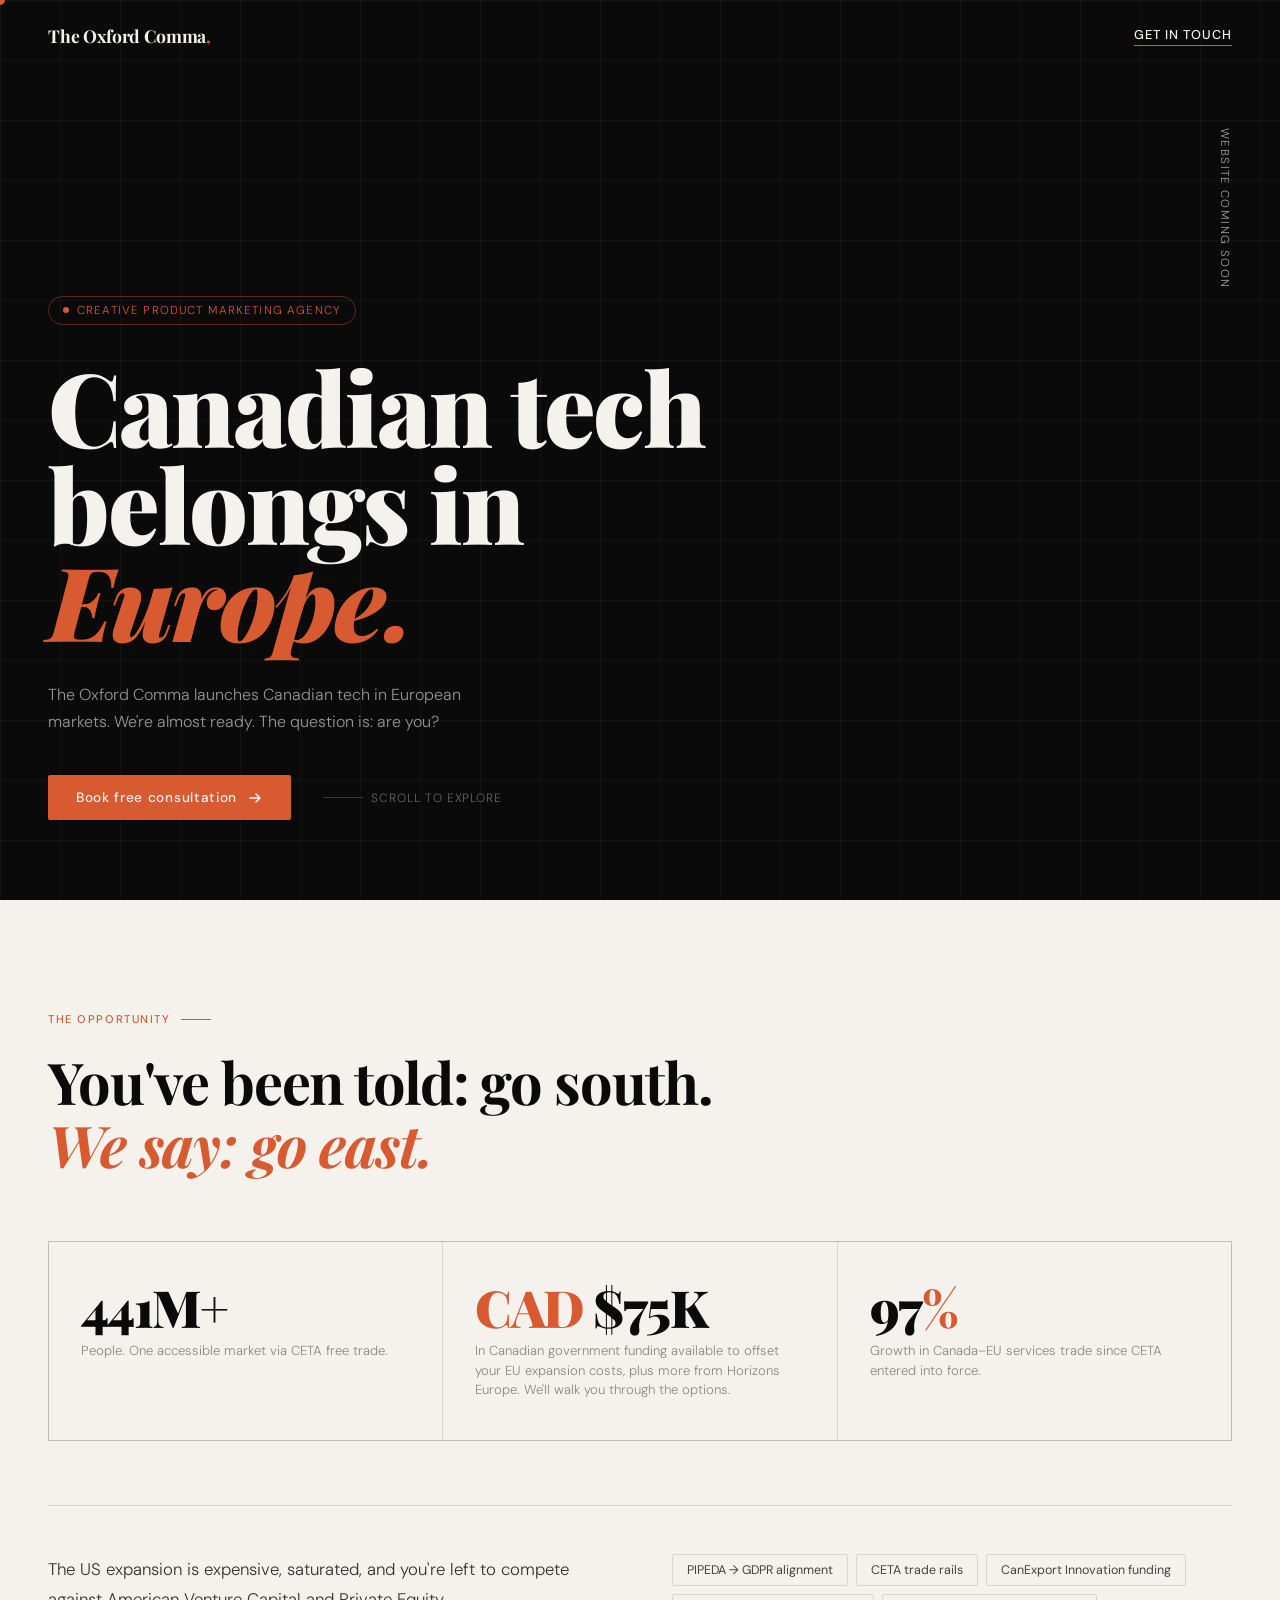
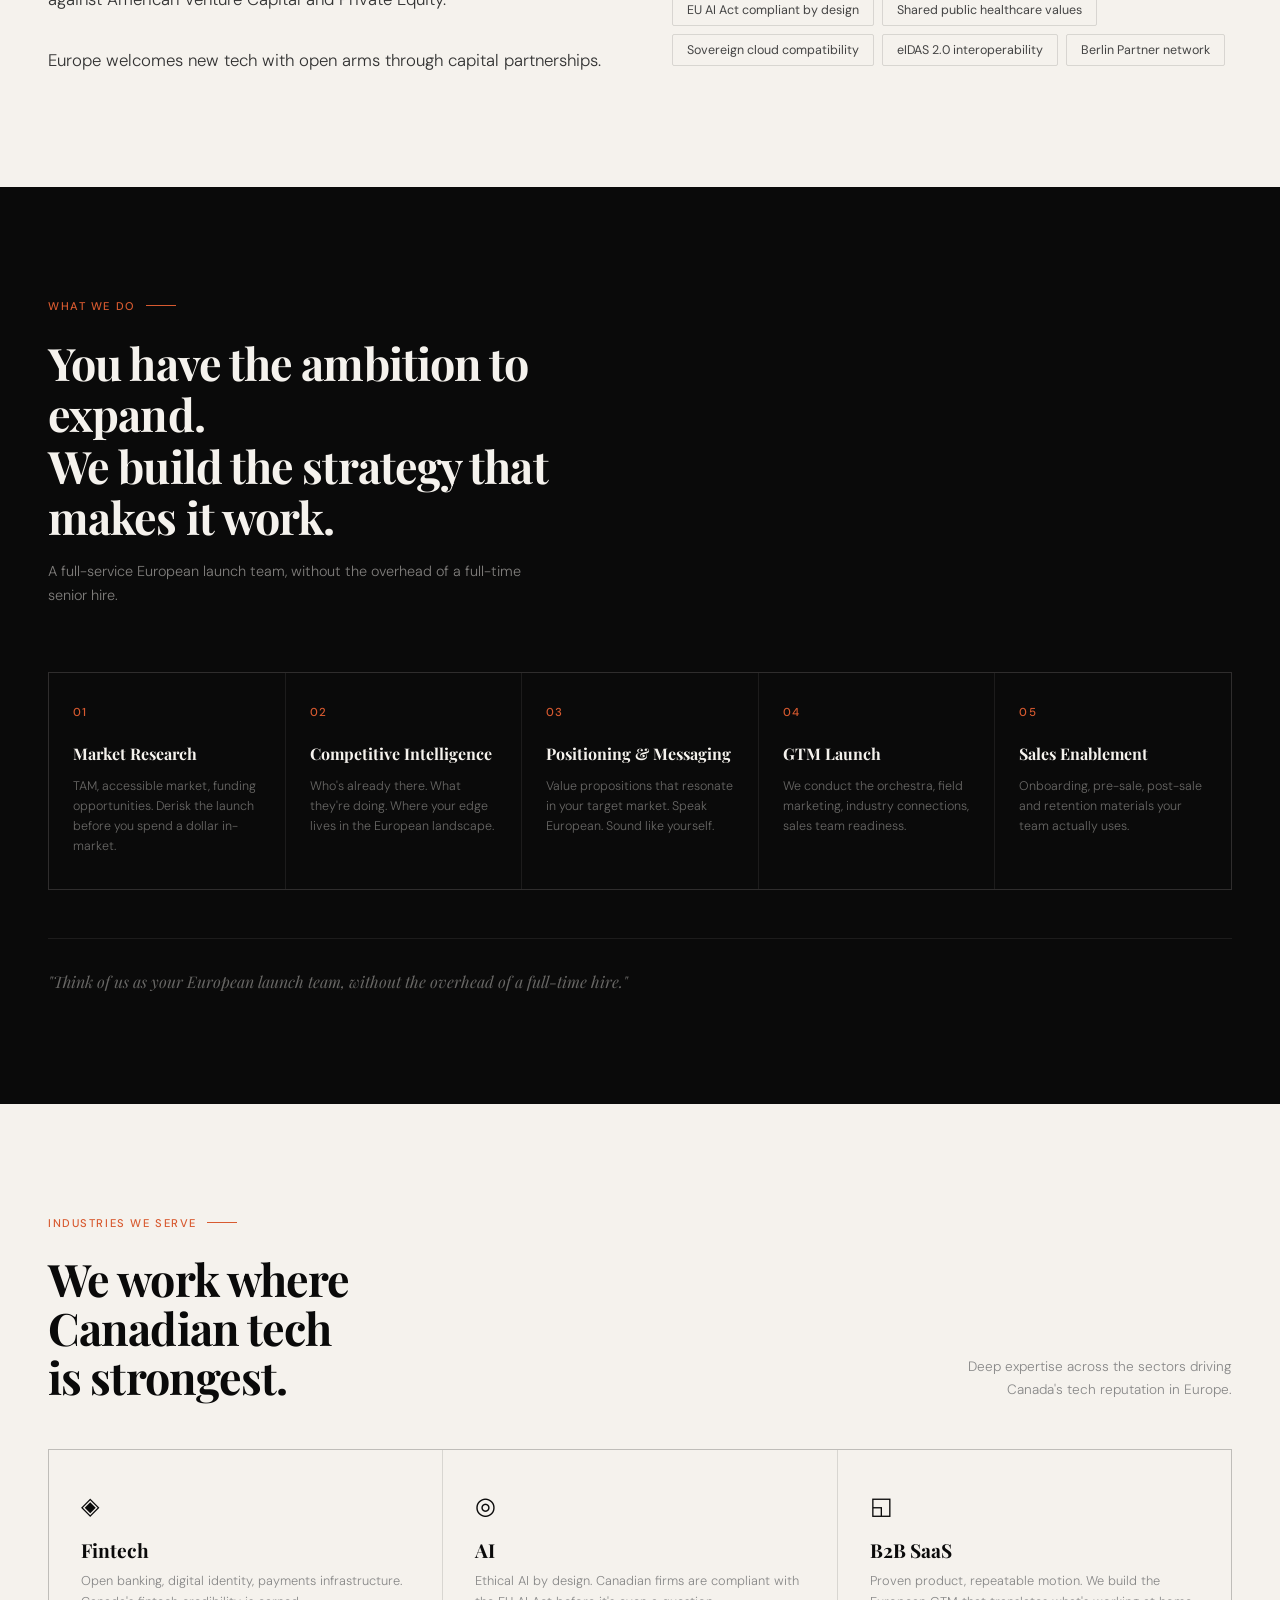
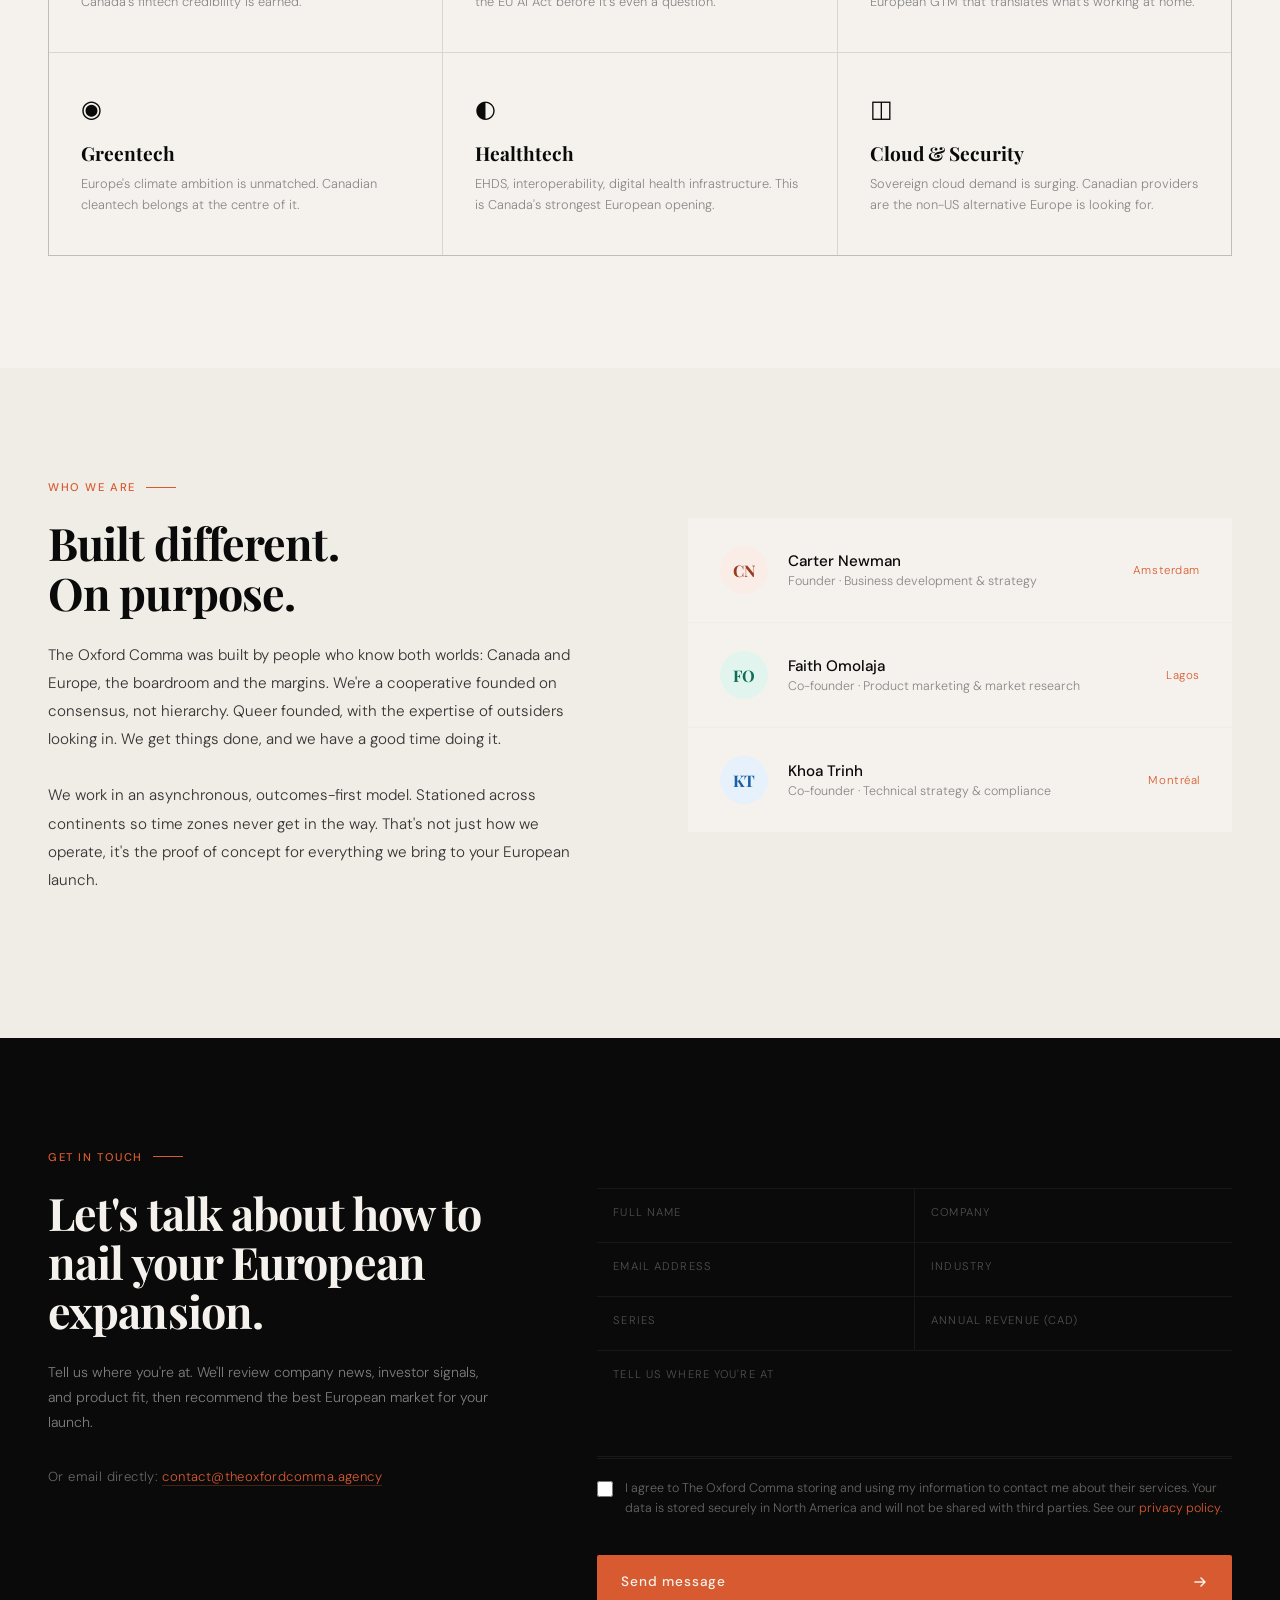
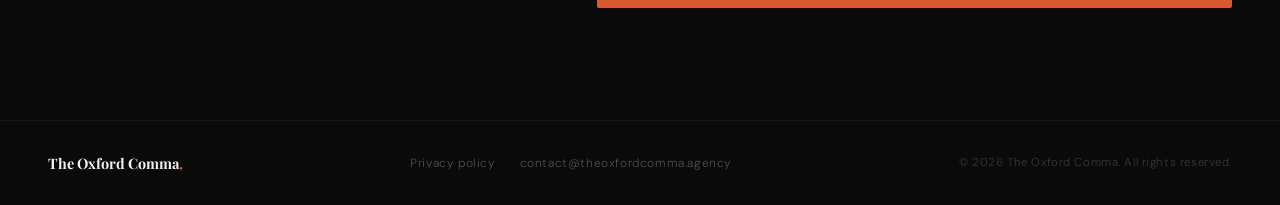
==== index.html @ 9fb48f61 "minor change" ====
<!DOCTYPE html>
<html lang="en">
<head>
<meta charset="UTF-8">
<meta name="viewport" content="width=device-width, initial-scale=1.0">
<title>The Oxford Comma - Creative Product Marketing Agency</title>
<meta name="description" content="The Oxford Comma launches Canadian tech in European markets via a network of in-market specialists.">
<link rel="preconnect" href="https://fonts.googleapis.com">
<link rel="preconnect" href="https://fonts.gstatic.com" crossorigin>
<link href="https://fonts.googleapis.com/css2?family=Playfair+Display:ital,wght@0,700;0,900;1,700&family=DM+Sans:wght@300;400;500&display=swap" rel="stylesheet">
<link rel="stylesheet" href="styles.css">
<script src="scripts/app.js" defer></script>
</head>
<body>

<div class="cursor" id="cursor"></div>

<!-- Nav -->
<nav id="navbar">
  <a href="#hero" class="nav-logo">The Oxford Comma<span>,</span></a>
  <a href="#contact" class="nav-cta">Get in touch</a>
</nav>

<!-- Hero -->
<section id="hero">
  <div class="hero-bg"></div>
  <div class="hero-grid"></div>
  <div class="hero-coming">Website coming soon</div>
  <div class="hero-copy">
    <div class="hero-pill">
      <span class="hero-pill-dot"></span>
      Creative product marketing agency
    </div>
    <h1 class="hero-headline">
      Canadian tech<br>belongs in <em>Europe.</em>
    </h1>
    <p class="hero-sub">
      The Oxford Comma launches Canadian tech in European markets. We're almost ready. The question is: are you?
    </p>
    <div class="hero-actions">
      <a href="#contact" class="btn-primary">
        Book free consultation
        <svg width="16" height="16" viewBox="0 0 16 16" fill="none"><path d="M3 8h10M9 4l4 4-4 4" stroke="currentColor" stroke-width="1.5" stroke-linecap="round" stroke-linejoin="round"/></svg>
      </a>
      <span class="hero-scroll">
        <span class="hero-scroll-line"></span>
        Scroll to explore
      </span>
    </div>
  </div>
</section>

<!-- Why -->
<section id="why">
  <div class="section-label reveal">The opportunity</div>
  <h2 class="why-headline reveal">You've been told: go south.<br><em>We say: go east.</em></h2>

  <div class="stats-row">
    <div class="stat-item reveal">
      <div class="stat-number" data-target="450" data-suffix="M+">0</div>
      <div class="stat-label">People. One accessible market via CETA free trade.</div>
    </div>
    <div class="stat-item reveal delay-d10">
      <div class="stat-number"><span>CAD</span> $75K</div>
      <div class="stat-label">In Canadian government funding available to offset your EU expansion costs, plus more from Horizons Europe. We'll walk you through the options. </div>
    </div>
    <div class="stat-item reveal delay-d20">
      <div class="stat-number">97<span>%</span></div>
      <div class="stat-label">Growth in Canada–EU services trade since CETA entered into force.</div>
    </div>
  </div>

  <div class="why-body">
    <p class="why-text reveal">
      The US expansion is expensive, saturated, and you're left to compete against American Venture Capital and Private Equity.       
      <br><br>
      Europe welcomes new tech with open arms through capital partnerships. 
    </p>
    <div class="why-tags reveal delay-d15">
      <span class="tag">PIPEDA → GDPR alignment</span>
      <span class="tag">CETA trade rails</span>
      <span class="tag">CanExport Innovation funding</span>
      <span class="tag">EU AI Act compliant by design</span>
      <span class="tag">Shared public healthcare values</span>
      <span class="tag">Sovereign cloud compatibility</span>
      <span class="tag">eIDAS 2.0 interoperability</span>
      <span class="tag">Berlin Partner network</span>
    </div>
  </div>
</section>

<!-- What we do -->
<section id="what">
  <div class="section-label reveal">What we do</div>
  <h2 class="what-headline reveal">You have the ambition to expand.<br>We build the strategy that makes it work.</h2>
  <p class="what-sub reveal">A full-service European launch team, without the overhead of a full-time senior hire.</p>

  <div class="steps">
    <div class="step reveal">
      <span class="step-num">01</span>
      <div class="step-title">Market Research</div>
      <div class="step-desc">TAM, accessible market, funding opportunities. Derisk the launch before you spend a dollar in-market.</div>
    </div>
    <div class="step reveal delay-d08">
      <span class="step-num">02</span>
      <div class="step-title">Competitive Intelligence</div>
      <div class="step-desc">Who's already there. What they're doing. Where your edge lives in the European landscape.</div>
    </div>
    <div class="step reveal delay-d16">
      <span class="step-num">03</span>
      <div class="step-title">Positioning & Messaging</div>
      <div class="step-desc">Value propositions that resonate in your target market. Speak European. Sound like yourself.</div>
    </div>
    <div class="step reveal delay-d24">
      <span class="step-num">04</span>
      <div class="step-title">GTM Launch</div>
      <div class="step-desc">We conduct the orchestra, field marketing, industry connections, sales team readiness.</div>
    </div>
    <div class="step reveal delay-d32">
      <span class="step-num">05</span>
      <div class="step-title">Sales Enablement</div>
      <div class="step-desc">Onboarding, pre-sale, post-sale and retention materials your team actually uses.</div>
    </div>
  </div>
  <p class="what-note reveal">"Think of us as your European launch team, without the overhead of a full-time hire."</p>
</section>

<!-- Industries -->
<section id="industries">
  <div class="section-label reveal">Industries we serve</div>
  <div class="industries-top">
    <h2 class="industries-headline reveal">We work where<br>Canadian tech<br>is strongest.</h2>
    <p class="industries-sub reveal">Deep expertise across the sectors driving Canada's tech reputation in Europe.</p>
  </div>
  <div class="industries-grid">
    <div class="industry-item reveal">
      <span class="industry-icon">◈</span>
      <div class="industry-name">Fintech</div>
      <div class="industry-desc">Open banking, digital identity, payments infrastructure. Canada's fintech credibility is earned.</div>
    </div>
    <div class="industry-item reveal delay-d07">
      <span class="industry-icon">◎</span>
      <div class="industry-name">AI</div>
      <div class="industry-desc">Ethical AI by design. Canadian firms are compliant with the EU AI Act before it's even a question.</div>
    </div>
    <div class="industry-item reveal delay-d14">
      <span class="industry-icon">◱</span>
      <div class="industry-name">B2B SaaS</div>
      <div class="industry-desc">Proven product, repeatable motion. We build the European GTM that translates what's working at home.</div>
    </div>
    <div class="industry-item reveal delay-d07">
      <span class="industry-icon">◉</span>
      <div class="industry-name">Greentech</div>
      <div class="industry-desc">Europe's climate ambition is unmatched. Canadian cleantech belongs at the centre of it.</div>
    </div>
    <div class="industry-item reveal delay-d14">
      <span class="industry-icon">◐</span>
      <div class="industry-name">Healthtech</div>
      <div class="industry-desc">EHDS, interoperability, digital health infrastructure. This is Canada's strongest European opening.</div>
    </div>
    <div class="industry-item reveal delay-d21">
      <span class="industry-icon">◫</span>
      <div class="industry-name">Cloud & Security</div>
      <div class="industry-desc">Sovereign cloud demand is surging. Canadian providers are the non-US alternative Europe is looking for.</div>
    </div>
  </div>
</section>

<!-- Who we are -->
<section id="who">
  <div class="section-label reveal">Who we are</div>
  <div class="who-layout">
    <div class="reveal-left">
      <h2 class="who-headline">Built different.<br>On purpose.</h2>
      <p class="who-text">
        The Oxford Comma was built by people who know both worlds: Canada and Europe, the boardroom and the margins. We're a cooperative founded on consensus, not hierarchy. Queer founded, with the expertise of outsiders looking in. We get things done, and we have a good time doing it.
        <br><br>
        We work in an asynchronous, outcomes-first model. Stationed across continents so time zones never get in the way. That's not just how we operate, it's the proof of concept for everything we bring to your European launch.
      </p>
      <!-- <div class="who-partner">
        <span>In partnership with</span>
        <span class="who-partner-badge">Berlin Partner</span>
      </div> -->
    </div>
    <div class="team-list reveal">
      <div class="team-item">
        <div class="team-avatar avatar-cn">CN</div>
        <div class="team-info">
          <div class="team-name">Carter Newman</div>
          <div class="team-role">Founder · Business development & strategy</div>
        </div>
        <div class="team-city">Amsterdam</div>
      </div>
      <div class="team-item">
        <div class="team-avatar avatar-fo">FO</div>
        <div class="team-info">
          <div class="team-name">Faith Omolaja</div>
          <div class="team-role">Co-founder · Product marketing & market research</div>
        </div>
        <div class="team-city">Lagos</div>
      </div>
      <div class="team-item">
        <div class="team-avatar avatar-kt">KT</div>
        <div class="team-info">
          <div class="team-name">Khoa Trinh</div>
          <div class="team-role">Co-founder · Technical strategy & compliance</div>
        </div>
        <div class="team-city">Montréal</div>
      </div>
    </div>
  </div>
</section>

<!-- Contact -->
<section id="contact">
  <div class="section-label reveal">Get in touch</div>
  <div class="contact-layout">
    <div class="reveal-left">
      <h2 class="contact-headline">Let's talk about how to nail your European expansion.</h2>
      <p class="contact-text">
        Tell us where you're at. We'll review company news, investor signals, and product fit, then recommend the best European market for your launch.
      </p>
      <p class="contact-email">
        Or email directly: <a href="mailto:contact@theoxfordcomma.agency">contact@theoxfordcomma.agency</a>
      </p>
    </div>
    <div class="reveal">
      <form class="form" id="contactForm" novalidate>

        <!-- Honeypot -->
        <div class="hp-field" aria-hidden="true">
          <input type="text" name="_honeypot" tabindex="-1" autocomplete="off">
        </div>

        <div class="form-separator"></div>
        <div class="form-row">
          <div class="form-field-wrap" id="wrap-name">
            <label for="f-name">Full name</label>
            <input type="text" id="f-name" name="name" autocomplete="name" required>
          </div>
          <div class="form-field-wrap" id="wrap-company">
            <label for="f-company">Company</label>
            <input type="text" id="f-company" name="company" autocomplete="organization" required>
          </div>
        </div>
        <div class="form-separator"></div>
        <div class="form-row">
          <div class="form-field-wrap" id="wrap-email">
            <label for="f-email">Email address</label>
            <input type="email" id="f-email" name="email" autocomplete="email" required>
          </div>
          <div class="form-field-wrap" id="wrap-industry">
            <label for="f-industry">Industry</label>
            <select id="f-industry" name="industry" required>
              <option value="" disabled selected></option>
              <option>Fintech</option>
              <option>AI</option>
              <option>B2B SaaS</option>
              <option>Greentech</option>
              <option>Healthtech</option>
              <option>Cloud &amp; Security</option>
              <option>Other</option>
            </select>
          </div>
        </div>
        <div class="form-separator"></div>
        <div class="form-row">
          <div class="form-field-wrap" id="wrap-series">
            <label for="f-series">Series</label>
            <select id="f-series" name="series" required>
              <option value="" disabled selected></option>
              <option>Series A</option>
              <option>Series B</option>
              <option>Series C</option>
              <option>Pre-seed / Seed</option>
              <option>Other</option>
            </select>
          </div>
          <div class="form-field-wrap" id="wrap-revenue">
            <label for="f-revenue">Annual revenue (CAD)</label>
            <select id="f-revenue" name="revenue" required>
              <option value="" disabled selected></option>
              <option>Under $1M</option>
              <option>$1M – $5M</option>
              <option>$5M – $20M</option>
              <option>$20M – $50M</option>
              <option>$50M+</option>
            </select>
          </div>
        </div>
        <div class="form-separator"></div>
        <div class="form-row single">
          <div class="form-field-wrap" id="wrap-message">
            <label for="f-message">Tell us where you're at</label>
            <textarea id="f-message" name="message"></textarea>
          </div>
        </div>
        <div class="form-separator"></div>

        <div class="form-consent">
          <input type="checkbox" id="f-consent" name="consent" required>
          <label for="f-consent">
            I agree to The Oxford Comma storing and using my information to contact me about their services. Your data is stored securely in North America and will not be shared with third parties. See our <a href="#" data-action="open-privacy">privacy policy</a>.
          </label>
        </div>

        <button type="submit" class="btn-submit" id="submitBtn">
          Send message
          <svg width="16" height="16" viewBox="0 0 16 16" fill="none"><path d="M3 8h10M9 4l4 4-4 4" stroke="currentColor" stroke-width="1.5" stroke-linecap="round" stroke-linejoin="round"/></svg>
        </button>
        <div class="form-status" id="formStatus"></div>
      </form>
    </div>
  </div>
</section>

<!-- Footer -->
<footer>
  <span class="footer-logo">The Oxford Comma<span>,</span></span>
  <div class="footer-links">
    <a href="#" class="footer-link" data-action="open-privacy">Privacy policy</a>
    <a href="mailto:contact@theoxfordcomma.agency" class="footer-link">contact@theoxfordcomma.agency</a>
  </div>
  <span class="footer-copy">© 2026 The Oxford Comma. All rights reserved.</span>
</footer>

<!-- Privacy modal -->
<div class="modal-overlay" id="privacyModal" onclick="closePrivacyOutside(event)">
  <div class="modal">
    <div class="modal-header">
      <h2 class="modal-title">Privacy policy</h2>
      <button class="modal-close" type="button" data-action="close-privacy" aria-label="Close">✕</button>
    </div>
    <h3>What we collect</h3>
    <p>When you submit our contact form, we collect your name, company name, email address, industry, funding series, revenue range, and any message you provide.</p>
    <h3>Why we collect it</h3>
    <p>Solely to evaluate fit and contact you about The Oxford Comma's services. We do not use your information for any other purpose.</p>
    <h3>Where it's stored</h3>
    <p>Form submissions are stored in a Google Workspace environment governed by a Google Data Processing Agreement. Data is stored in North America. Google Workspace complies with PIPEDA and applicable Canadian privacy legislation.</p>
    <h3>How long we keep it</h3>
    <p>We retain your information for up to 2 years. After that, it is deleted.</p>
    <h3>Your rights</h3>
    <p>You may request access to, correction of, or deletion of your data at any time by emailing <a href="mailto:contact@theoxfordcomma.agency">contact@theoxfordcomma.agency</a>. We will respond within 30 days.</p>
    <h3>Third parties</h3>
    <p>We do not sell, share, or transfer your personal information to any third parties.</p>
    <h3>Contact</h3>
    <p>Questions about this policy? Reach us at <a href="mailto:contact@theoxfordcomma.agency">contact@theoxfordcomma.agency</a>.</p>
  </div>
</div>

</body>
</html>
---- styles.css ----
:root {
  --black: #0a0a0a;
  --white: #f5f2ed;
  --accent: #D85A30;
  --accent-dark: #b84820;
  --gray: #888;
  --border: rgba(10,10,10,0.12);
  --serif: 'Playfair Display', Georgia, serif;
  --sans: 'DM Sans', sans-serif;
}

*, *::before, *::after {
  box-sizing: border-box;
  margin: 0;
  padding: 0;
}

html {
  scroll-behavior: smooth;
  font-size: 16px;
}

body {
  background: var(--white);
  color: var(--black);
  font-family: var(--sans);
  font-weight: 300;
  overflow-x: hidden;
  cursor: none;
}

.cursor {
  position: fixed;
  width: 10px;
  height: 10px;
  background: var(--accent);
  border-radius: 50%;
  pointer-events: none;
  z-index: 9999;
  transform: translate(-50%, -50%);
  transition: transform 0.1s ease, width 0.2s ease, height 0.2s ease;
}

.cursor.expanded {
  width: 40px;
  height: 40px;
  background: rgba(216,90,48,0.15);
  border: 1px solid var(--accent);
}

nav {
  position: fixed;
  top: 0;
  left: 0;
  right: 0;
  z-index: 100;
  display: flex;
  justify-content: space-between;
  align-items: center;
  padding: 1.5rem 3rem;
  transition: background 0.4s ease, padding 0.4s ease, backdrop-filter 0.4s ease;
}

nav.scrolled {
  background: rgba(245,242,237,0.92);
  backdrop-filter: blur(12px);
  padding: 1rem 3rem;
  border-bottom: 1px solid var(--border);
}

.nav-logo {
  font-family: var(--serif);
  font-size: 1.1rem;
  font-weight: 700;
  color: var(--white);
  text-decoration: none;
  letter-spacing: -0.01em;
  transition: color 0.4s ease;
}

nav.scrolled .nav-logo {
  color: var(--black);
}

.nav-logo span {
  color: var(--accent);
}

.nav-cta {
  font-size: 0.8rem;
  font-weight: 500;
  letter-spacing: 0.08em;
  text-transform: uppercase;
  color: var(--white);
  text-decoration: none;
  border-bottom: 1px solid var(--accent);
  padding-bottom: 2px;
  transition: color 0.4s ease;
}

nav.scrolled .nav-cta {
  color: var(--black);
}

.nav-cta:hover {
  color: var(--accent);
}

#hero {
  min-height: 100vh;
  display: flex;
  flex-direction: column;
  justify-content: flex-end;
  padding: 0 3rem 5rem;
  position: relative;
  overflow: hidden;
}

.hero-bg {
  position: absolute;
  inset: 0;
  background: var(--black);
}

.hero-grid {
  position: absolute;
  inset: 0;
  background-image:
    linear-gradient(rgba(245,242,237,0.04) 1px, transparent 1px),
    linear-gradient(90deg, rgba(245,242,237,0.04) 1px, transparent 1px);
  background-size: 60px 60px;
}

.hero-copy {
  position: relative;
  z-index: 1;
}

.hero-pill {
  display: inline-flex;
  align-items: center;
  gap: 8px;
  border: 1px solid rgba(216,90,48,0.4);
  border-radius: 100px;
  padding: 6px 14px;
  font-size: 0.72rem;
  letter-spacing: 0.1em;
  text-transform: uppercase;
  color: var(--accent);
  margin-bottom: 2rem;
  width: fit-content;
}

.hero-pill-dot {
  width: 6px;
  height: 6px;
  border-radius: 50%;
  background: var(--accent);
  animation: pulse 2s ease infinite;
}

@keyframes pulse {
  0%, 100% {
    opacity: 1;
    transform: scale(1);
  }
  50% {
    opacity: 0.5;
    transform: scale(0.7);
  }
}

.hero-headline {
  font-family: var(--serif);
  font-size: clamp(3rem, 8vw, 7rem);
  font-weight: 900;
  line-height: 0.95;
  color: var(--white);
  letter-spacing: -0.02em;
  max-width: 800px;
}

.hero-headline em {
  font-style: italic;
  color: var(--accent);
}

.hero-sub {
  margin-top: 2rem;
  font-size: 1rem;
  font-weight: 300;
  color: rgba(245,242,237,0.6);
  max-width: 440px;
  line-height: 1.7;
}

.hero-actions {
  margin-top: 2.5rem;
  display: flex;
  align-items: center;
  gap: 2rem;
}

.btn-primary {
  display: inline-flex;
  align-items: center;
  gap: 10px;
  background: var(--accent);
  color: var(--white);
  text-decoration: none;
  font-size: 0.85rem;
  font-weight: 500;
  letter-spacing: 0.05em;
  padding: 14px 28px;
  border-radius: 2px;
  transition: background 0.2s, transform 0.2s;
}

.btn-primary:hover {
  background: var(--accent-dark);
  transform: translateY(-1px);
}

.btn-primary svg {
  transition: transform 0.2s;
}

.btn-primary:hover svg {
  transform: translateX(4px);
}

.hero-scroll {
  font-size: 0.75rem;
  color: rgba(245,242,237,0.4);
  letter-spacing: 0.08em;
  text-transform: uppercase;
  display: flex;
  align-items: center;
  gap: 8px;
}

.hero-scroll-line {
  width: 40px;
  height: 1px;
  background: rgba(245,242,237,0.2);
}

.hero-coming {
  position: absolute;
  top: 8rem;
  right: 3rem;
  font-size: 0.72rem;
  letter-spacing: 0.12em;
  text-transform: uppercase;
  color: rgba(245,242,237,0.65);
  writing-mode: vertical-rl;
  text-orientation: mixed;
}

.reveal,
.reveal-left {
  opacity: 0;
  transform: translateY(32px);
  transition: opacity 0.7s ease, transform 0.7s ease;
}

.reveal-left {
  transform: translateX(-32px);
}

.reveal.visible,
.reveal-left.visible {
  opacity: 1;
  transform: translate(0, 0);
}

.delay-d07 { transition-delay: 0.07s; }
.delay-d08 { transition-delay: 0.08s; }
.delay-d10 { transition-delay: 0.1s; }
.delay-d14 { transition-delay: 0.14s; }
.delay-d15 { transition-delay: 0.15s; }
.delay-d16 { transition-delay: 0.16s; }
.delay-d20 { transition-delay: 0.2s; }
.delay-d21 { transition-delay: 0.21s; }
.delay-d24 { transition-delay: 0.24s; }
.delay-d32 { transition-delay: 0.32s; }

section {
  padding: 7rem 3rem;
}

.section-label {
  font-size: 0.7rem;
  font-weight: 500;
  letter-spacing: 0.14em;
  text-transform: uppercase;
  color: var(--accent);
  margin-bottom: 1.5rem;
  display: flex;
  align-items: center;
  gap: 10px;
}

.section-label::after {
  content: '';
  display: inline-block;
  width: 30px;
  height: 1px;
  background: var(--accent);
}

#why {
  background: var(--white);
}

.why-headline {
  font-family: var(--serif);
  font-size: clamp(2rem, 4.5vw, 3.8rem);
  font-weight: 700;
  line-height: 1.1;
  letter-spacing: -0.02em;
  max-width: 800px;
  margin-bottom: 4rem;
}

.why-headline em {
  font-style: italic;
  color: var(--accent);
}

.stats-row {
  display: grid;
  grid-template-columns: repeat(3, 1fr);
  gap: 1px;
  background: var(--border);
  border: 1px solid var(--border);
  margin-bottom: 4rem;
}

.stat-item {
  background: var(--white);
  padding: 2.5rem 2rem;
}

.stat-number {
  font-family: var(--serif);
  font-size: clamp(2.2rem, 4vw, 3.5rem);
  font-weight: 900;
  color: var(--black);
  line-height: 1;
  letter-spacing: -0.03em;
}

.stat-number span {
  color: var(--accent);
}

.stat-label {
  font-size: 0.82rem;
  color: var(--gray);
  margin-top: 0.5rem;
  line-height: 1.5;
}

.why-body {
  display: grid;
  grid-template-columns: 1fr 1fr;
  gap: 4rem;
  align-items: start;
  border-top: 1px solid var(--border);
  padding-top: 3rem;
}

.why-text {
  font-size: 1.05rem;
  line-height: 1.8;
  color: #333;
  font-weight: 300;
}

.why-tags {
  display: flex;
  flex-wrap: wrap;
  gap: 8px;
}

.tag {
  font-size: 0.78rem;
  font-weight: 400;
  padding: 7px 14px;
  border: 1px solid var(--border);
  border-radius: 2px;
  color: #444;
  transition: border-color 0.2s, color 0.2s;
}

.tag:hover {
  border-color: var(--accent);
  color: var(--accent);
}

#what {
  background: var(--black);
  color: var(--white);
}

#what .section-label {
  color: var(--accent);
}

#what .section-label::after {
  background: var(--accent);
}

.what-headline {
  font-family: var(--serif);
  font-size: clamp(1.8rem, 3.5vw, 3rem);
  font-weight: 700;
  line-height: 1.15;
  max-width: 600px;
  margin-bottom: 1rem;
  letter-spacing: -0.02em;
}

.what-sub {
  font-size: 0.9rem;
  color: rgba(245,242,237,0.5);
  max-width: 480px;
  margin-bottom: 4rem;
  line-height: 1.7;
}

.steps {
  display: grid;
  grid-template-columns: repeat(5, 1fr);
  gap: 1px;
  background: rgba(245,242,237,0.08);
  border: 1px solid rgba(245,242,237,0.08);
}

.step {
  background: var(--black);
  padding: 2rem 1.5rem;
  transition: background 0.3s;
  cursor: default;
}

.step:hover {
  background: #141414;
}

.step-num {
  font-size: 0.72rem;
  font-weight: 500;
  letter-spacing: 0.1em;
  color: var(--accent);
  margin-bottom: 1.5rem;
  display: block;
}

.step-title {
  font-family: var(--serif);
  font-size: 1rem;
  font-weight: 700;
  color: var(--white);
  line-height: 1.3;
  margin-bottom: 0.75rem;
}

.step-desc {
  font-size: 0.78rem;
  color: rgba(245,242,237,0.4);
  line-height: 1.6;
}

.what-note {
  margin-top: 3rem;
  padding-top: 2rem;
  border-top: 1px solid rgba(245,242,237,0.08);
  font-size: 1rem;
  color: rgba(245,242,237,0.4);
  font-style: italic;
  font-family: var(--serif);
}

#industries {
  background: var(--white);
}

.industries-top {
  display: flex;
  justify-content: space-between;
  align-items: flex-end;
  margin-bottom: 3rem;
  gap: 2rem;
}

.industries-headline {
  font-family: var(--serif);
  font-size: clamp(1.8rem, 3.5vw, 3rem);
  font-weight: 700;
  letter-spacing: -0.02em;
  line-height: 1.1;
}

.industries-sub {
  font-size: 0.85rem;
  color: var(--gray);
  max-width: 280px;
  line-height: 1.7;
  text-align: right;
}

.industries-grid {
  display: grid;
  grid-template-columns: repeat(3, 1fr);
  gap: 1px;
  background: var(--border);
  border: 1px solid var(--border);
}

.industry-item {
  background: var(--white);
  padding: 2.5rem 2rem;
  transition: background 0.25s;
  position: relative;
  overflow: hidden;
}

.industry-item::after {
  content: '';
  position: absolute;
  bottom: 0;
  left: 0;
  width: 0;
  height: 2px;
  background: var(--accent);
  transition: width 0.35s ease;
}

.industry-item:hover {
  background: #faf8f4;
}

.industry-item:hover::after {
  width: 100%;
}

.industry-icon {
  font-size: 1.5rem;
  margin-bottom: 1rem;
  display: block;
}

.industry-name {
  font-family: var(--serif);
  font-size: 1.2rem;
  font-weight: 700;
  margin-bottom: 0.5rem;
}

.industry-desc {
  font-size: 0.8rem;
  color: var(--gray);
  line-height: 1.6;
}

#who {
  background: #f0ede6;
}

.who-layout {
  display: grid;
  grid-template-columns: 1fr 1fr;
  gap: 6rem;
  align-items: start;
}

.who-headline {
  font-family: var(--serif);
  font-size: clamp(2rem, 3.5vw, 3rem);
  font-weight: 700;
  letter-spacing: -0.02em;
  line-height: 1.1;
  margin-bottom: 1.5rem;
}

.who-text {
  font-size: 0.95rem;
  line-height: 1.85;
  color: #333;
  font-weight: 300;
  margin-bottom: 2rem;
}

.who-partner {
  display: flex;
  align-items: center;
  gap: 12px;
  font-size: 0.78rem;
  color: var(--gray);
  letter-spacing: 0.05em;
}

.who-partner-badge {
  display: inline-block;
  font-size: 0.75rem;
  font-weight: 500;
  padding: 6px 14px;
  border: 1px solid var(--border);
  background: var(--white);
  border-radius: 2px;
  color: var(--black);
}

.team-list {
  display: flex;
  flex-direction: column;
  gap: 1px;
}

.team-item {
  background: var(--white);
  padding: 1.75rem 2rem;
  display: flex;
  align-items: center;
  gap: 1.25rem;
  transition: transform 0.2s;
}

.team-item:hover {
  transform: translateX(4px);
}

.team-avatar {
  width: 48px;
  height: 48px;
  border-radius: 50%;
  display: flex;
  align-items: center;
  justify-content: center;
  font-family: var(--serif);
  font-size: 1rem;
  font-weight: 700;
  flex-shrink: 0;
}

.avatar-cn {
  background: #FAECE7;
  color: #993C1D;
}

.avatar-fo {
  background: #E1F5EE;
  color: #0F6E56;
}

.avatar-kt {
  background: #E6F1FB;
  color: #185FA5;
}

.team-info {
  flex: 1;
}

.team-name {
  font-weight: 500;
  font-size: 0.95rem;
  margin-bottom: 2px;
}

.team-role {
  font-size: 0.78rem;
  color: var(--gray);
}

.team-city {
  font-size: 0.72rem;
  color: var(--accent);
  letter-spacing: 0.05em;
}

#contact {
  background: var(--black);
  color: var(--white);
}

#contact .section-label {
  color: var(--accent);
}

#contact .section-label::after {
  background: var(--accent);
}

.contact-layout {
  display: grid;
  grid-template-columns: 1fr 1.4fr;
  gap: 6rem;
  align-items: start;
}

.contact-headline {
  font-family: var(--serif);
  font-size: clamp(2rem, 3.5vw, 3rem);
  font-weight: 700;
  line-height: 1.1;
  letter-spacing: -0.02em;
  margin-bottom: 1.5rem;
}

.contact-text {
  font-size: 0.88rem;
  color: rgba(245,242,237,0.5);
  line-height: 1.8;
  margin-bottom: 2rem;
}

.contact-email {
  font-size: 0.82rem;
  color: rgba(245,242,237,0.4);
  letter-spacing: 0.03em;
}

.contact-email a {
  color: var(--accent);
  text-decoration: none;
  border-bottom: 1px solid rgba(216,90,48,0.3);
  transition: border-color 0.2s;
}

.contact-email a:hover {
  border-color: var(--accent);
}

.form {
  display: flex;
  flex-direction: column;
  gap: 0;
}

.form-row {
  display: grid;
  grid-template-columns: 1fr 1fr;
  gap: 1px;
  background: rgba(245,242,237,0.06);
}

.form-row.single {
  grid-template-columns: 1fr;
}

.form-field-wrap {
  background: var(--black);
  position: relative;
}

.form-field-wrap label {
  position: absolute;
  top: 1rem;
  left: 1rem;
  font-size: 0.7rem;
  letter-spacing: 0.1em;
  text-transform: uppercase;
  color: rgba(245,242,237,0.3);
  pointer-events: none;
  transition: all 0.2s ease;
}

.form-field-wrap.focused label,
.form-field-wrap.filled label {
  top: 0.5rem;
  font-size: 0.6rem;
  color: var(--accent);
}

.form-field-wrap input,
.form-field-wrap select,
.form-field-wrap textarea {
  width: 100%;
  background: transparent;
  border: none;
  outline: none;
  color: var(--white);
  font-family: var(--sans);
  font-size: 0.88rem;
  font-weight: 300;
  padding: 1.6rem 1rem 0.6rem;
  appearance: none;
  -webkit-appearance: none;
}

.form-field-wrap select option {
  background: #111;
  color: var(--white);
}

.form-field-wrap textarea {
  resize: none;
  height: 100px;
}

.form-field-wrap::after {
  content: '';
  position: absolute;
  bottom: 0;
  left: 0;
  width: 0;
  height: 1px;
  background: var(--accent);
  transition: width 0.3s ease;
}

.form-field-wrap.focused::after {
  width: 100%;
}

.form-separator {
  height: 1px;
  background: rgba(245,242,237,0.06);
  margin: 0;
}

.form-consent {
  display: flex;
  align-items: flex-start;
  gap: 12px;
  padding: 1.25rem 0;
  font-size: 0.78rem;
  color: rgba(245,242,237,0.4);
  line-height: 1.6;
  border-top: 1px solid rgba(245,242,237,0.06);
  margin-top: 1px;
}

.form-consent input[type="checkbox"] {
  width: 16px;
  height: 16px;
  margin-top: 2px;
  accent-color: var(--accent);
  flex-shrink: 0;
  cursor: pointer;
}

.form-consent a {
  color: var(--accent);
  text-decoration: none;
}

.form-consent a:hover {
  text-decoration: underline;
}

.btn-submit {
  display: flex;
  align-items: center;
  justify-content: space-between;
  width: 100%;
  background: var(--accent);
  color: var(--white);
  border: none;
  font-family: var(--sans);
  font-size: 0.85rem;
  font-weight: 500;
  letter-spacing: 0.06em;
  padding: 1.1rem 1.5rem;
  cursor: pointer;
  border-radius: 2px;
  margin-top: 1rem;
  transition: background 0.2s, transform 0.2s;
}

.btn-submit:hover {
  background: var(--accent-dark);
  transform: translateY(-1px);
}

.btn-submit:disabled {
  opacity: 0.5;
  cursor: not-allowed;
  transform: none;
}

.btn-submit svg {
  transition: transform 0.2s;
}

.btn-submit:hover svg {
  transform: translateX(4px);
}

.form-status {
  font-size: 0.82rem;
  margin-top: 0.75rem;
  min-height: 1.2rem;
  display: none;
}

.form-status.success {
  color: #4caf8a;
  display: block;
}

.form-status.error {
  color: #e26060;
  display: block;
}

footer {
  background: var(--black);
  border-top: 1px solid rgba(245,242,237,0.06);
  padding: 2rem 3rem;
  display: flex;
  justify-content: space-between;
  align-items: center;
  gap: 1rem;
  flex-wrap: wrap;
}

.footer-logo {
  font-family: var(--serif);
  font-size: 0.9rem;
  font-weight: 700;
  color: var(--white);
}

.footer-logo span {
  color: var(--accent);
}

.footer-links {
  display: flex;
  gap: 1.5rem;
  align-items: center;
}

.footer-link {
  font-size: 0.75rem;
  color: rgba(245,242,237,0.3);
  text-decoration: none;
  letter-spacing: 0.05em;
  transition: color 0.2s;
  cursor: pointer;
}

.footer-link:hover {
  color: rgba(245,242,237,0.7);
}

.footer-copy {
  font-size: 0.72rem;
  color: rgba(245,242,237,0.2);
  letter-spacing: 0.05em;
}

.modal-overlay {
  display: none;
  position: fixed;
  inset: 0;
  background: rgba(10,10,10,0.85);
  z-index: 1000;
  align-items: flex-end;
  justify-content: center;
}

.modal-overlay.open {
  display: flex;
}

.modal {
  background: #111;
  border: 1px solid rgba(245,242,237,0.1);
  border-radius: 4px 4px 0 0;
  width: 100%;
  max-width: 680px;
  max-height: 70vh;
  overflow-y: auto;
  padding: 2.5rem 3rem;
  transform: translateY(100%);
  transition: transform 0.4s cubic-bezier(0.32,0.72,0,1);
}

.modal-overlay.open .modal {
  transform: translateY(0);
}

.modal-header {
  display: flex;
  justify-content: space-between;
  align-items: flex-start;
  margin-bottom: 2rem;
}

.modal-title {
  font-family: var(--serif);
  font-size: 1.4rem;
  font-weight: 700;
  color: var(--white);
}

.modal-close {
  background: none;
  border: none;
  color: rgba(245,242,237,0.4);
  font-size: 1.2rem;
  cursor: pointer;
  padding: 4px;
  line-height: 1;
  transition: color 0.2s;
}

.modal-close:hover {
  color: var(--white);
}

.modal h3 {
  font-size: 0.72rem;
  font-weight: 500;
  letter-spacing: 0.1em;
  text-transform: uppercase;
  color: var(--accent);
  margin: 1.5rem 0 0.5rem;
}

.modal p {
  font-size: 0.85rem;
  color: rgba(245,242,237,0.5);
  line-height: 1.8;
  font-weight: 300;
}

.modal a {
  color: var(--accent);
}

.hp-field {
  display: none !important;
  visibility: hidden;
}

@media (pointer: coarse) {
  body {
    cursor: auto;
  }
  .cursor {
    display: none;
  }
}

@media (max-width: 900px) {
  nav {
    padding: 1.25rem 1.5rem;
  }

  nav.scrolled {
    padding: 0.9rem 1.5rem;
  }

  section {
    padding: 5rem 1.5rem;
  }

  #hero {
    padding: 0 1.5rem 4rem;
  }

  .hero-coming {
    display: none;
  }

  .stats-row,
  .steps,
  .industries-grid {
    grid-template-columns: 1fr 1fr;
  }

  .why-body,
  .who-layout,
  .contact-layout {
    grid-template-columns: 1fr;
    gap: 3rem;
  }

  .industries-top {
    flex-direction: column;
    align-items: flex-start;
  }

  .industries-sub {
    text-align: left;
  }

  .form-row {
    grid-template-columns: 1fr;
  }

  footer {
    flex-direction: column;
    align-items: flex-start;
    gap: 1rem;
  }

  .modal {
    padding: 2rem 1.5rem;
  }
}

@media (max-width: 560px) {
  .stats-row,
  .steps,
  .industries-grid {
    grid-template-columns: 1fr;
  }

  .hero-headline {
    font-size: 2.8rem;
  }

  .hero-actions {
    flex-direction: column;
    align-items: flex-start;
    gap: 1.25rem;
  }
}
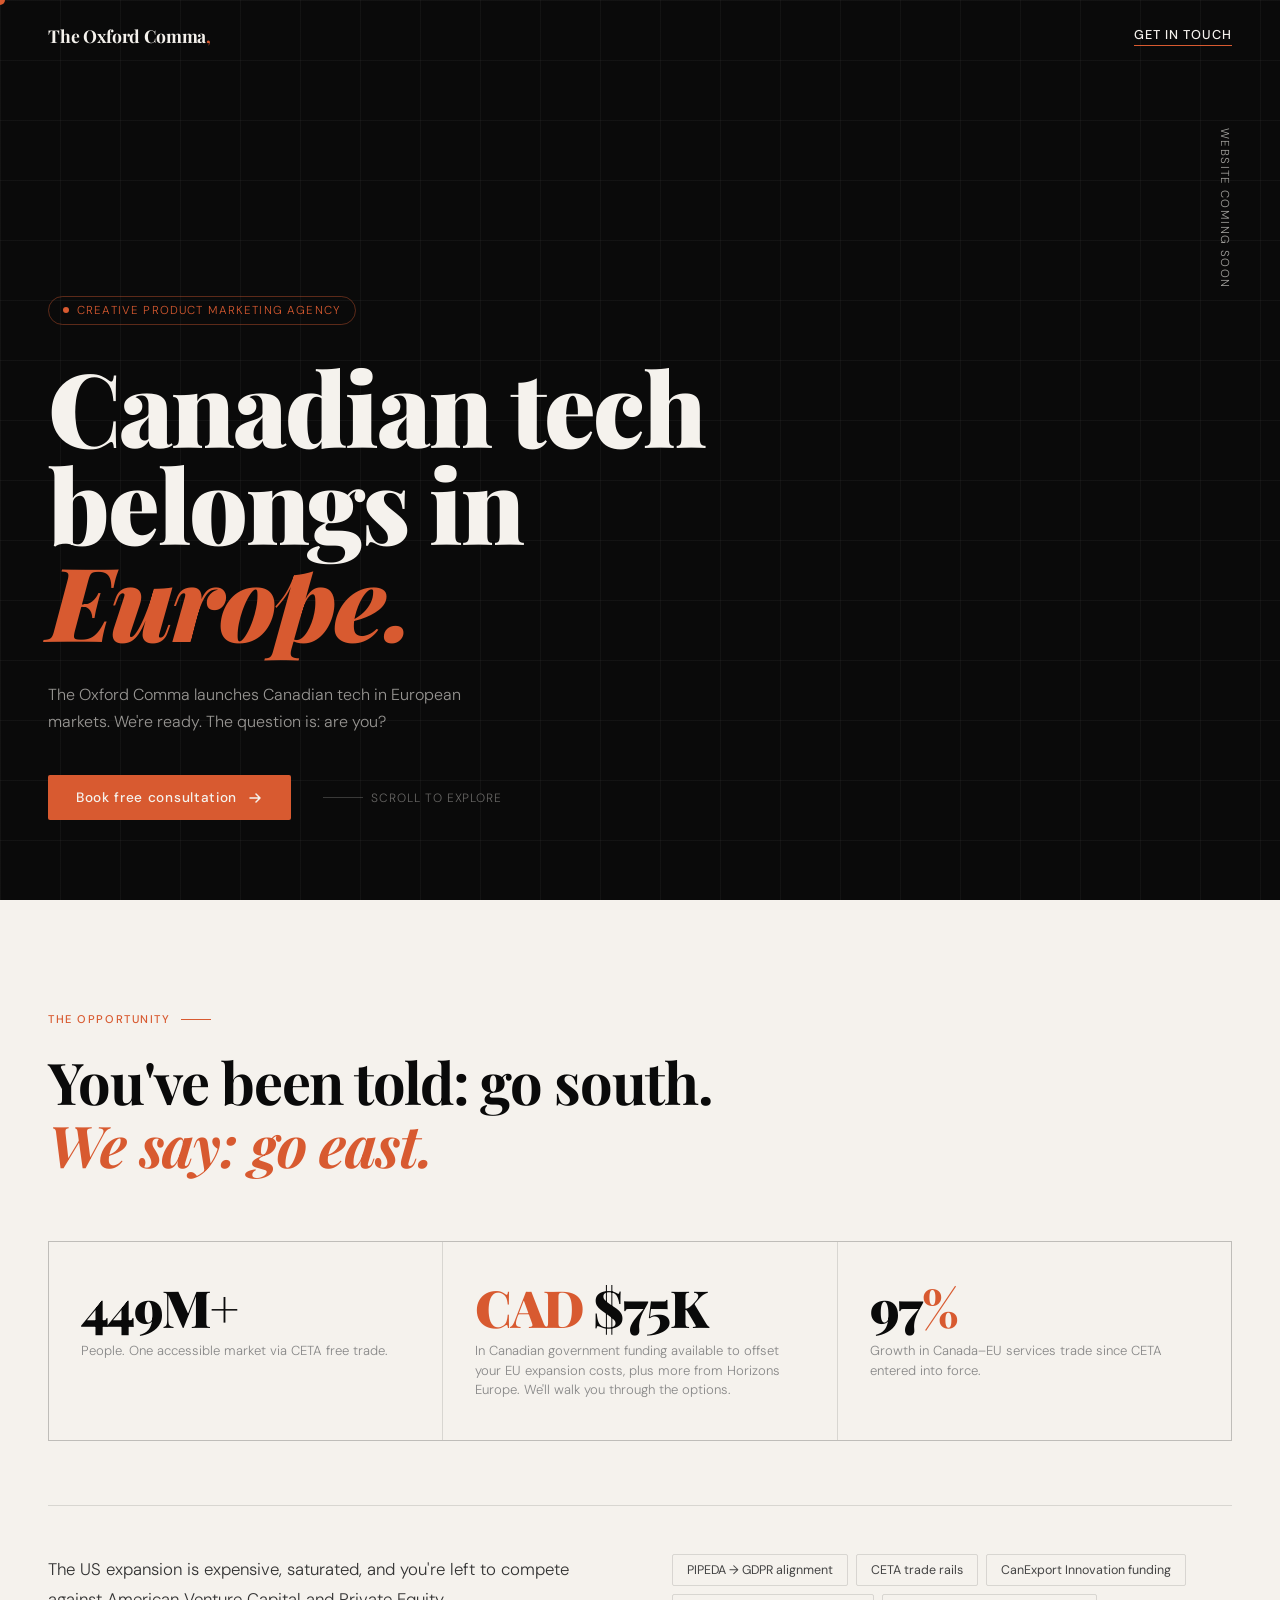
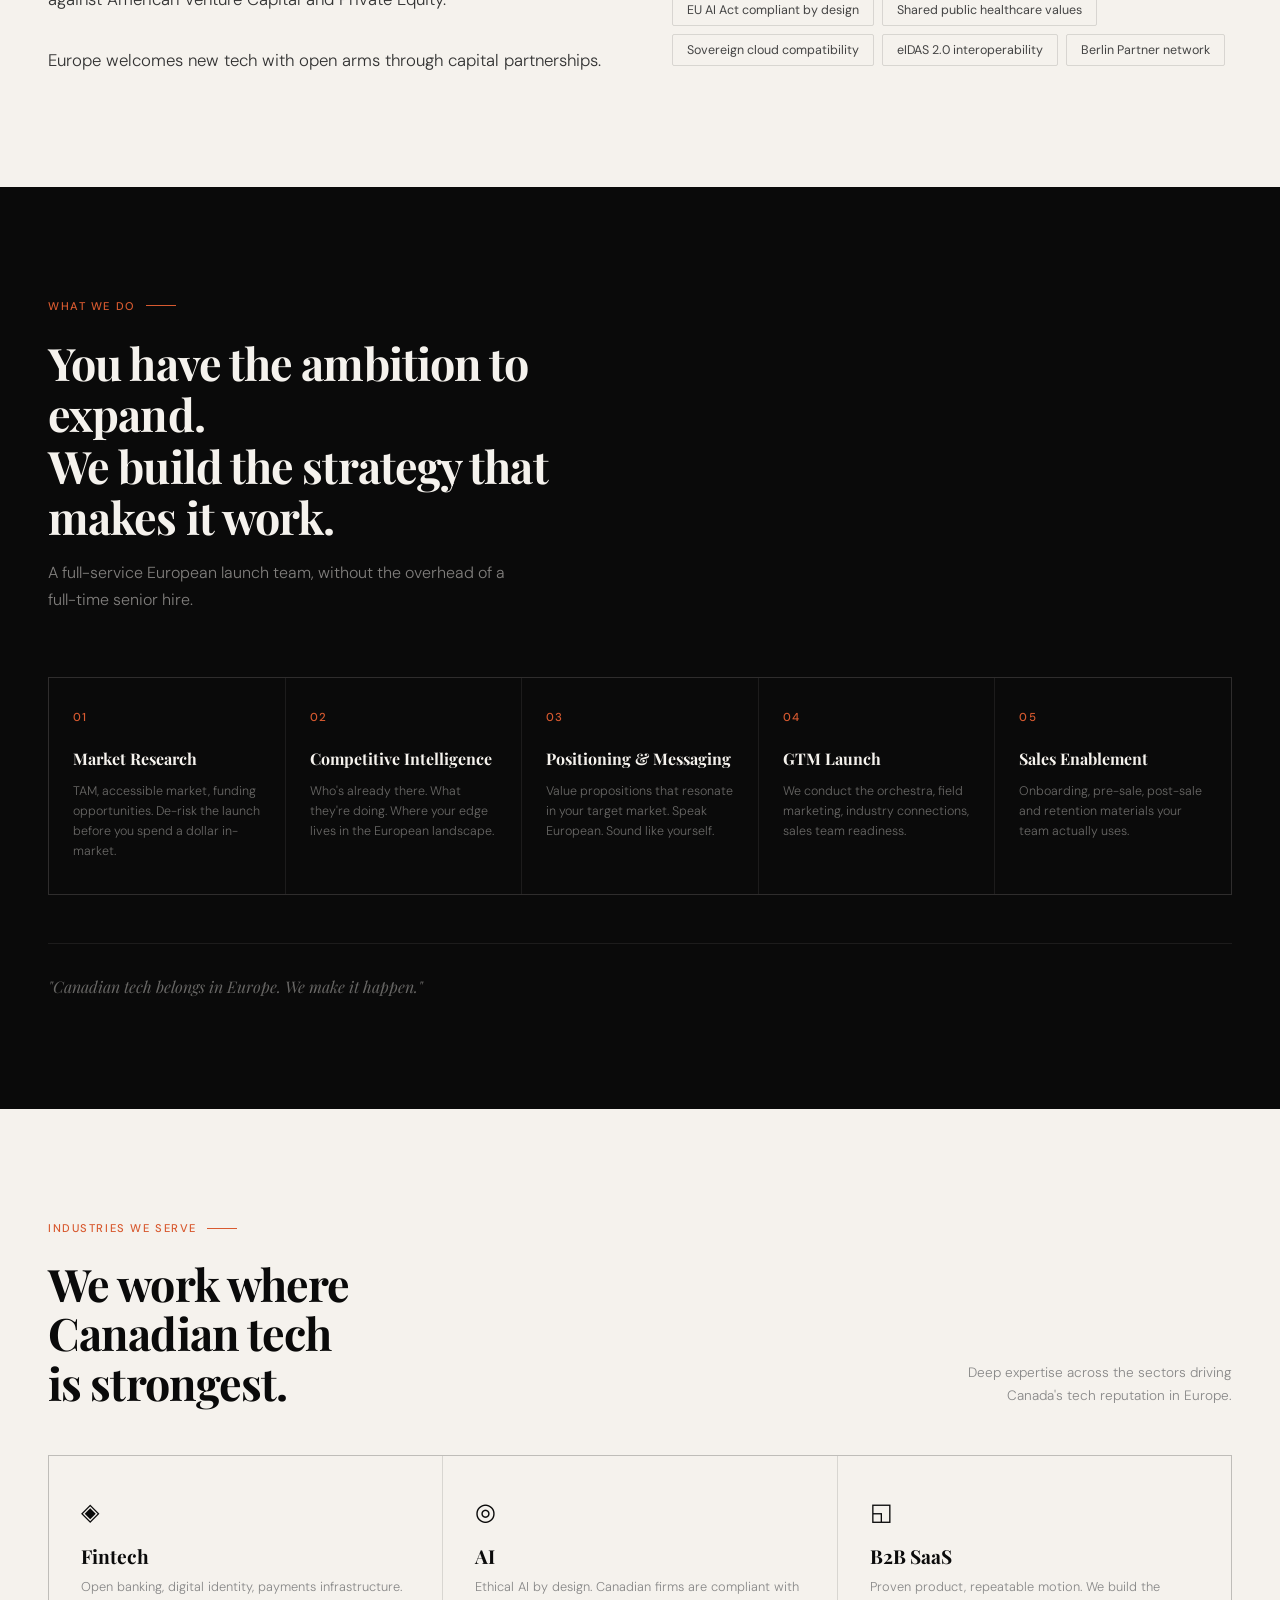
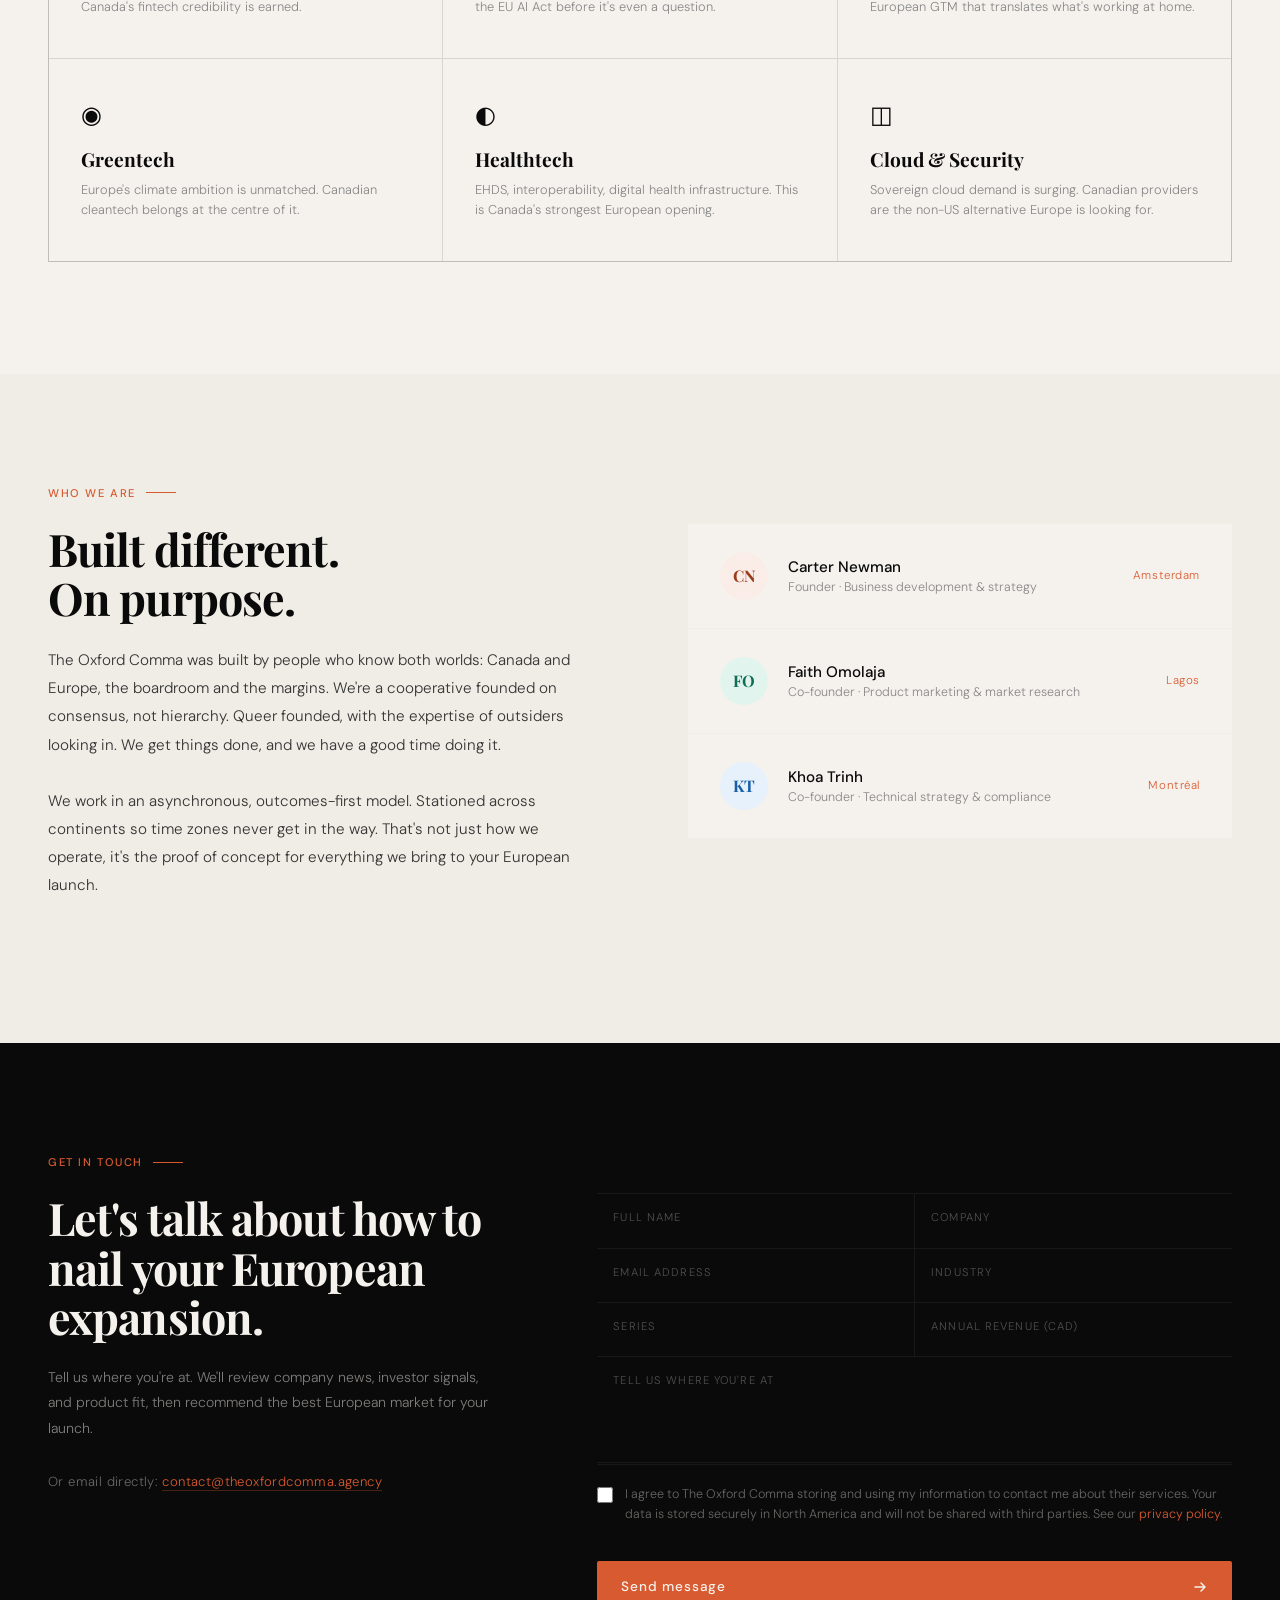
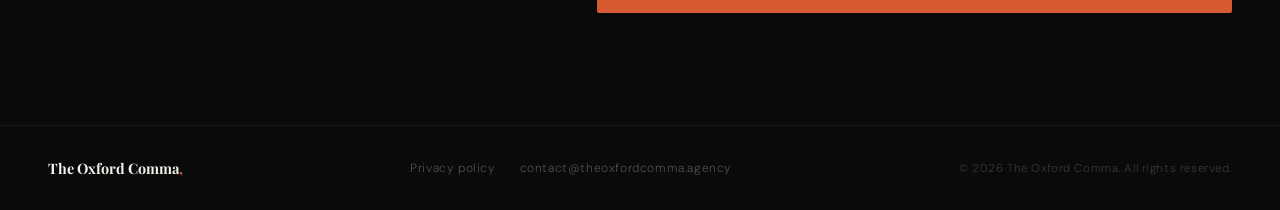
==== commit 26a8c52c: "minor change" ====
--- a/index.html
+++ b/index.html
@@ -35,7 +35,7 @@
       Canadian tech<br>belongs in <em>Europe.</em>
     </h1>
     <p class="hero-sub">
-      The Oxford Comma launches Canadian tech in European markets. We're almost ready. The question is: are you?
+      The Oxford Comma launches Canadian tech in European markets. We're ready. The question is: are you?
     </p>
     <div class="hero-actions">
       <a href="#contact" class="btn-primary">
@@ -99,7 +99,7 @@
     <div class="step reveal">
       <span class="step-num">01</span>
       <div class="step-title">Market Research</div>
-      <div class="step-desc">TAM, accessible market, funding opportunities. Derisk the launch before you spend a dollar in-market.</div>
+      <div class="step-desc">TAM, accessible market, funding opportunities. De-risk the launch before you spend a dollar in-market.</div>
     </div>
     <div class="step reveal delay-d08">
       <span class="step-num">02</span>
@@ -122,7 +122,7 @@
       <div class="step-desc">Onboarding, pre-sale, post-sale and retention materials your team actually uses.</div>
     </div>
   </div>
-  <p class="what-note reveal">"Think of us as your European launch team, without the overhead of a full-time hire."</p>
+  <p class="what-note reveal">"Canadian tech belongs in Europe. We make it happen."</p>
 </section>
 
 <!-- Industries -->
--- a/styles.css
+++ b/styles.css
@@ -423,7 +423,7 @@
 }
 
 .what-sub {
-  font-size: 0.9rem;
+  font-size: 1rem;
   color: rgba(245,242,237,0.5);
   max-width: 480px;
   margin-bottom: 4rem;
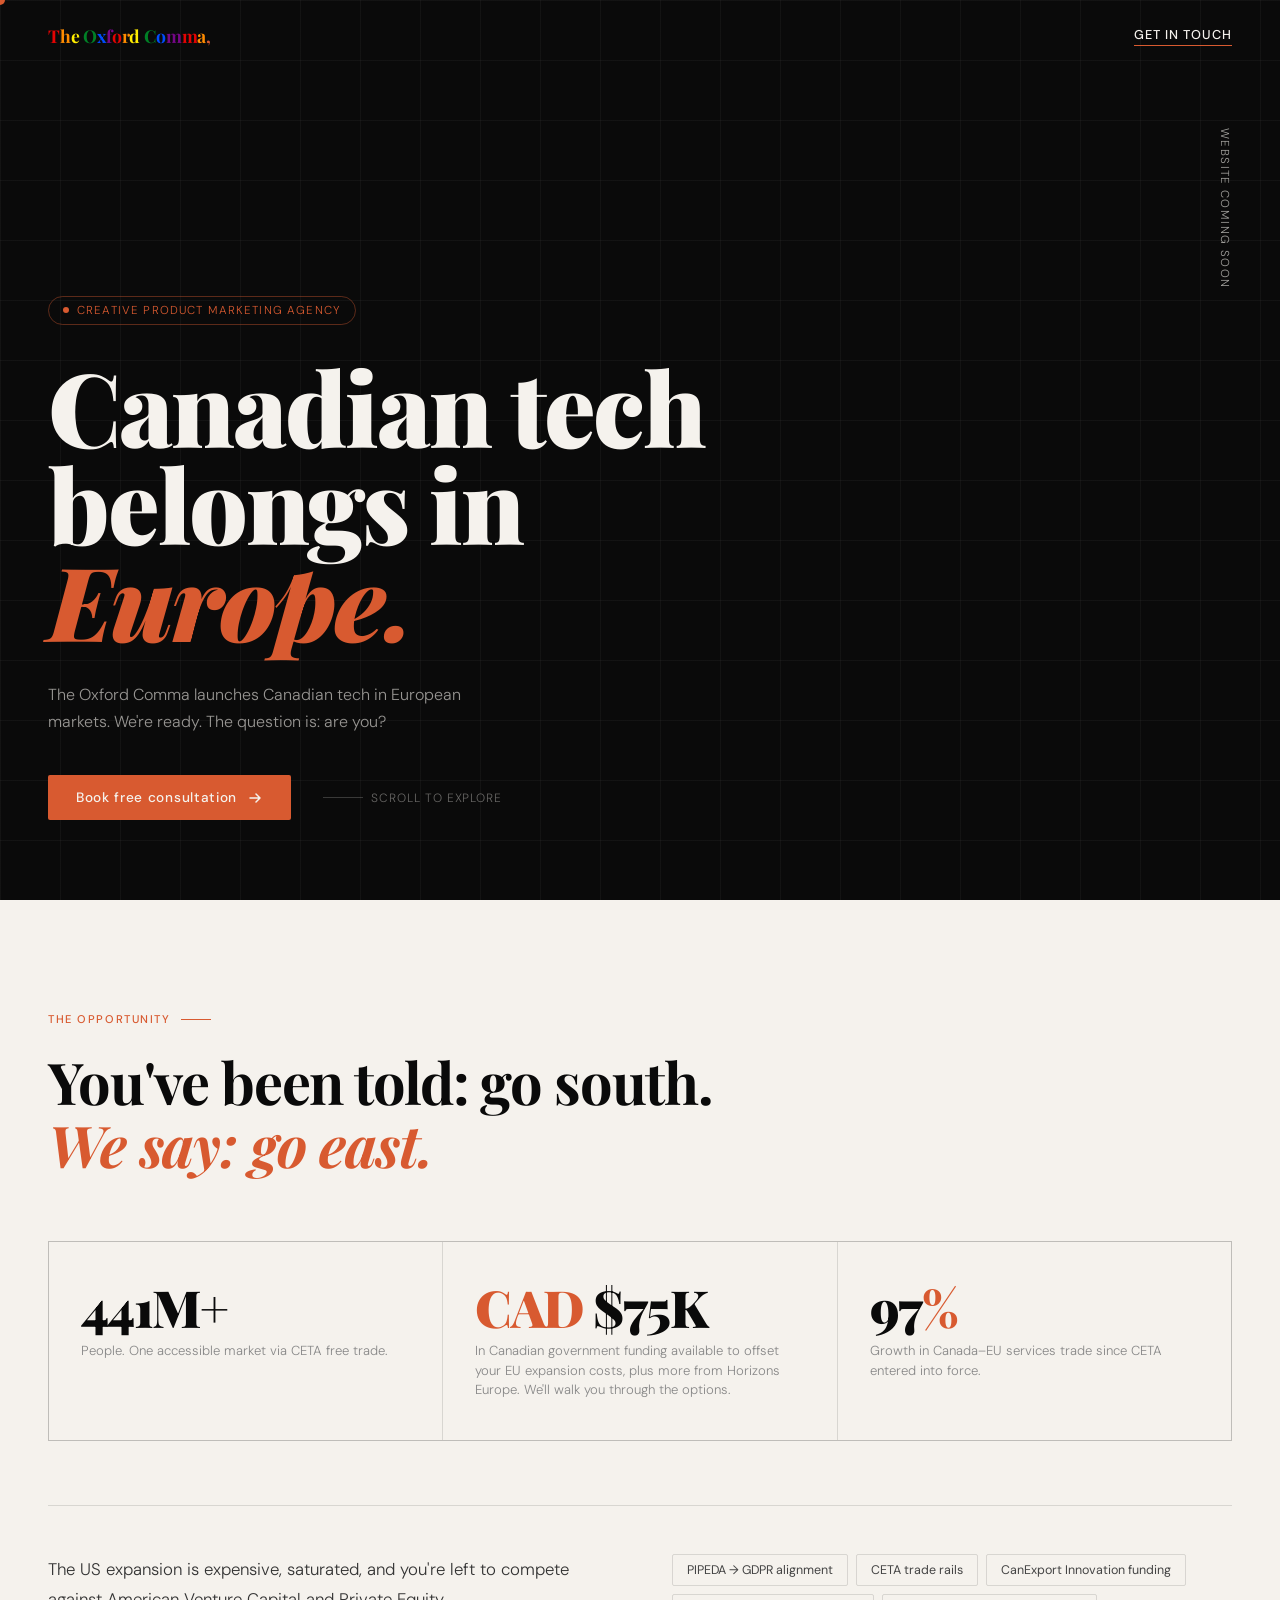
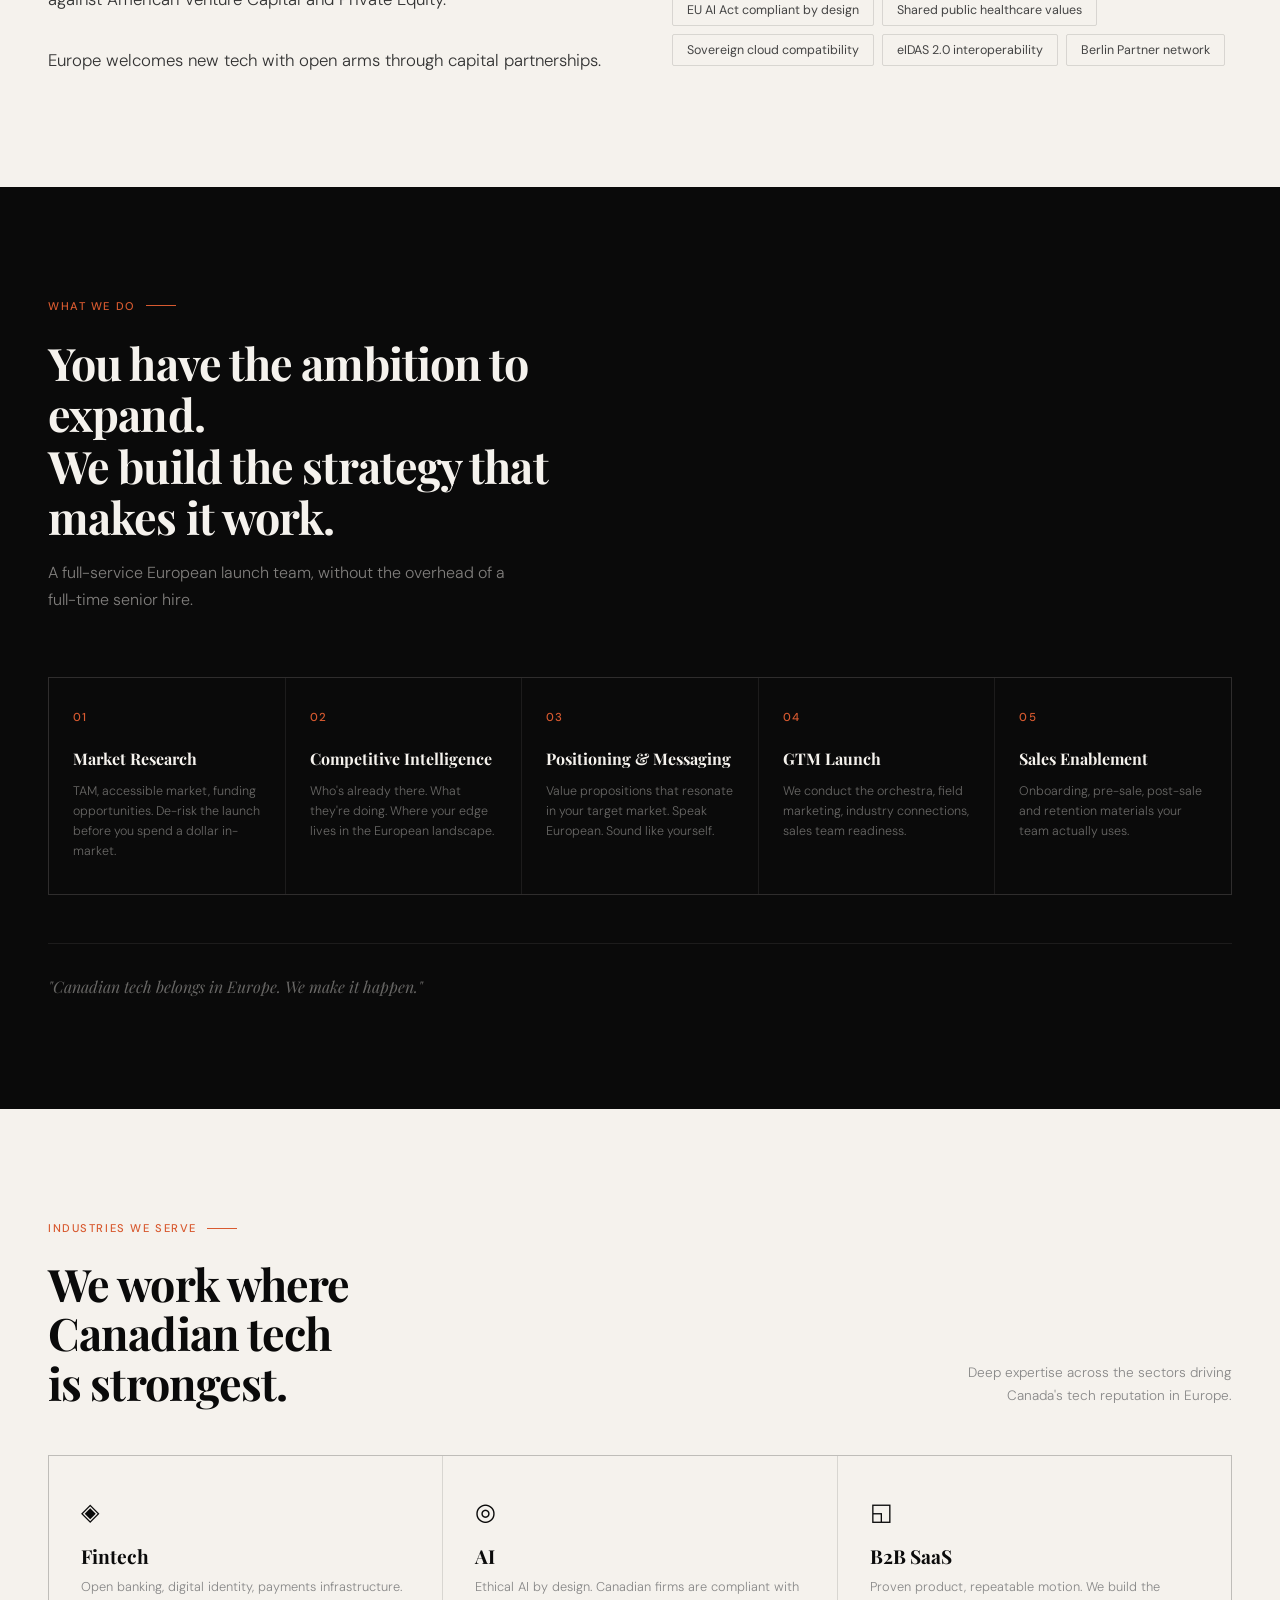
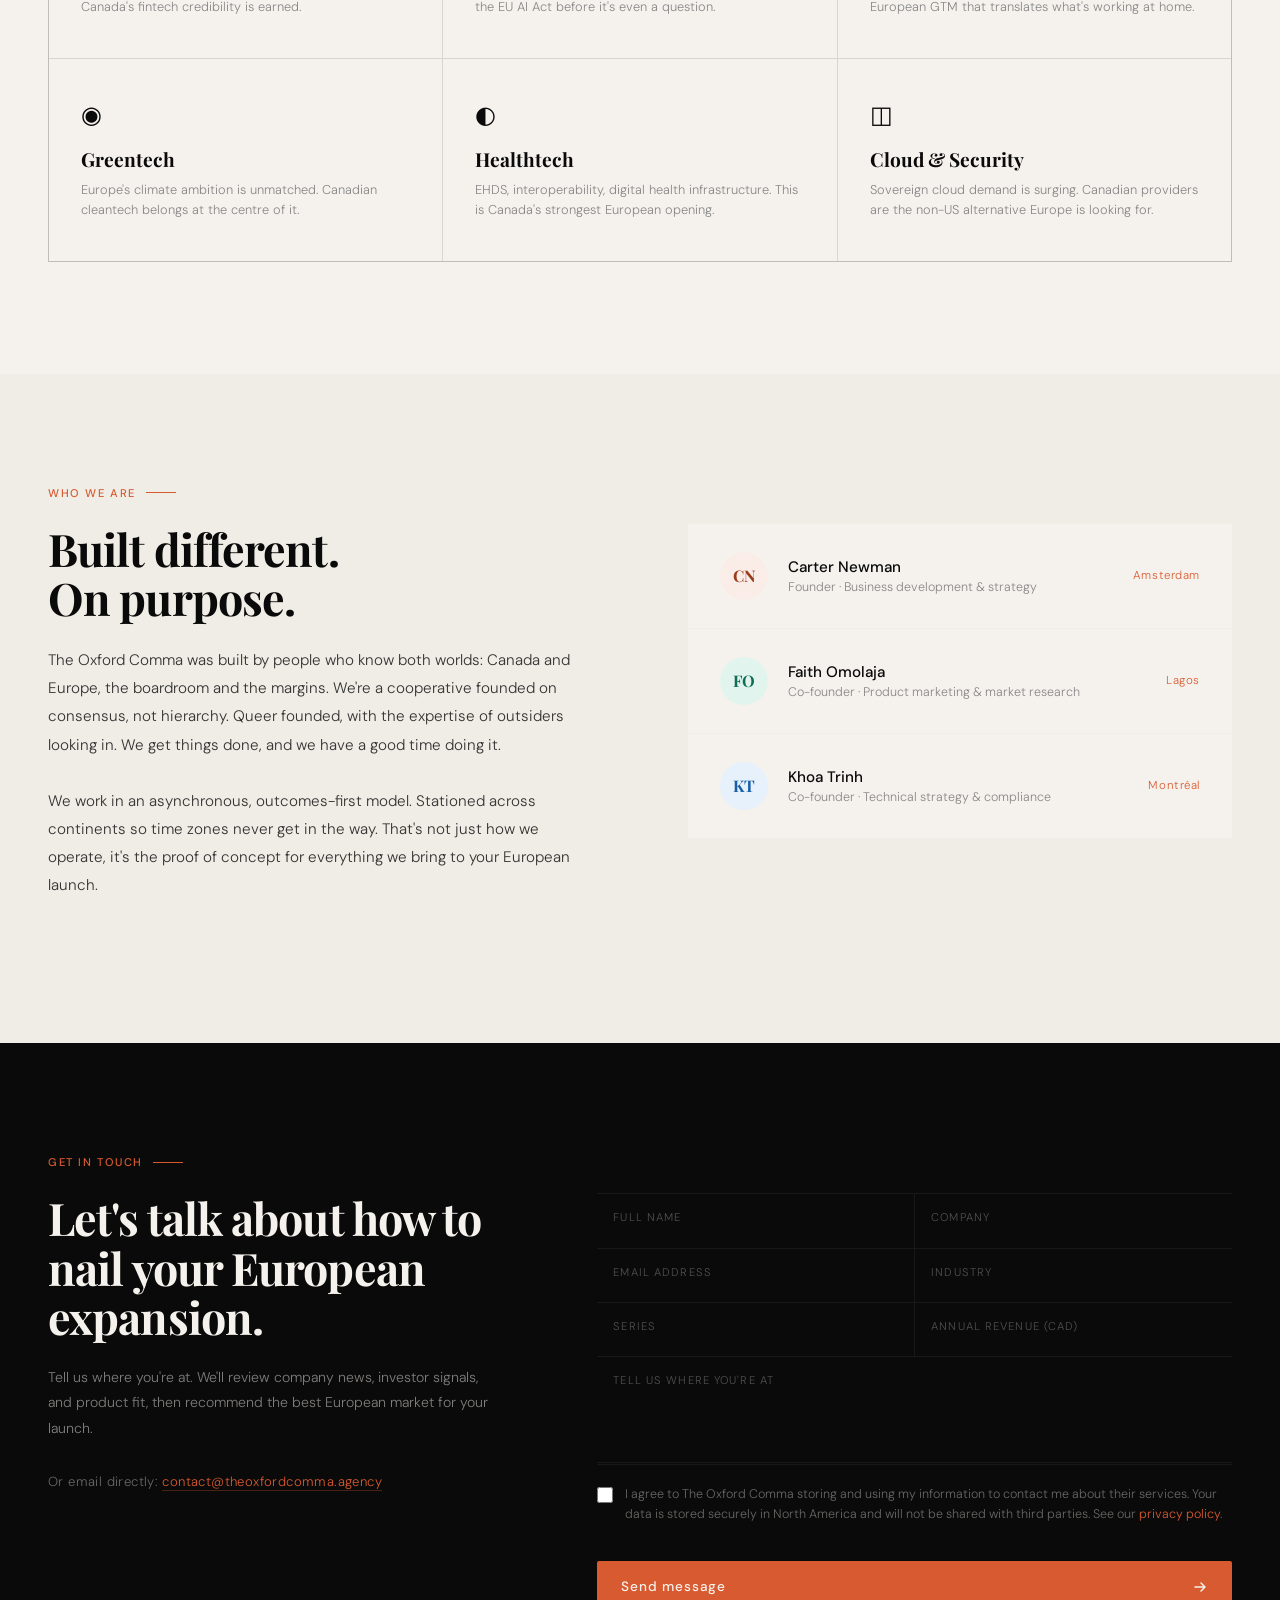
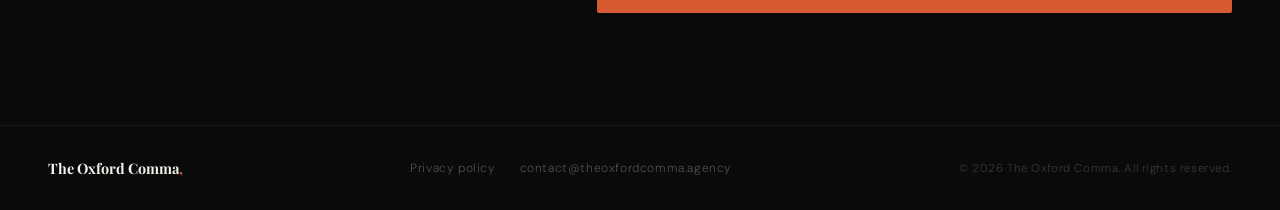
==== commit 3c67aba8: "pride logo change" ====
--- a/index.html
+++ b/index.html
@@ -17,7 +17,7 @@
 
 <!-- Nav -->
 <nav id="navbar">
-  <a href="#hero" class="nav-logo">The Oxford Comma<span>,</span></a>
+  <a href="#hero" class="nav-logo"><span class="p1">T</span><span class="p2">h</span><span class="p3">e</span> <span class="p4">O</span><span class="p5">x</span><span class="p6">f</span><span class="p1">o</span><span class="p2">r</span><span class="p3">d</span> <span class="p4">C</span><span class="p5">o</span><span class="p6">m</span><span class="p1">m</span><span class="p2">a</span><span class="pride-comma">,</span></a>
   <a href="#contact" class="nav-cta">Get in touch</a>
 </nav>
 
--- a/styles.css
+++ b/styles.css
@@ -85,6 +85,21 @@
 .nav-logo span {
   color: var(--accent);
 }
+
+.nav-logo .p1 { color: #E40303; }
+.nav-logo .p2 { color: #FF8C00; }
+.nav-logo .p3 { color: #FFED00; }
+.nav-logo .p4 { color: #008026; }
+.nav-logo .p5 { color: #004DFF; }
+.nav-logo .p6 { color: #750787; }
+.nav-logo .pride-comma { color: var(--accent); }
+
+nav.scrolled .nav-logo .p1,
+nav.scrolled .nav-logo .p2,
+nav.scrolled .nav-logo .p3,
+nav.scrolled .nav-logo .p4,
+nav.scrolled .nav-logo .p5,
+nav.scrolled .nav-logo .p6 { filter: brightness(0.8); }
 
 .nav-cta {
   font-size: 0.8rem;
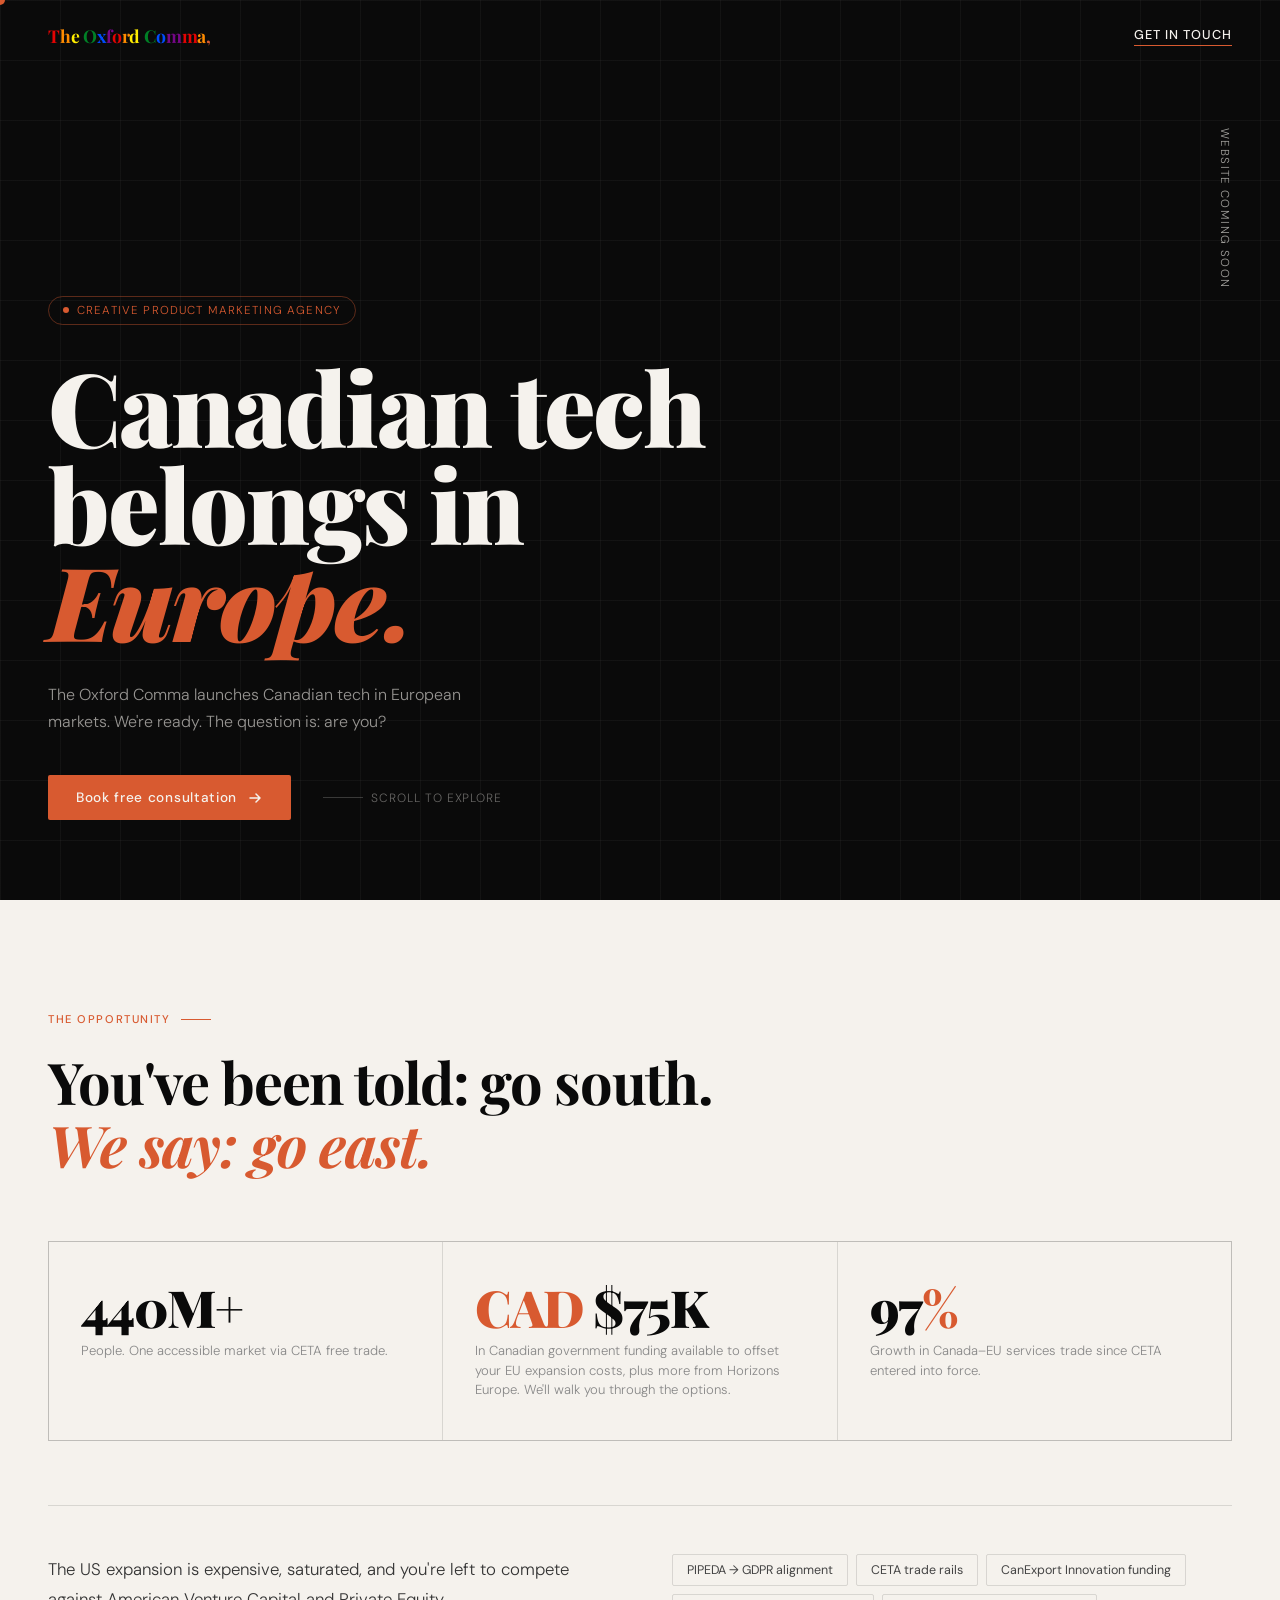
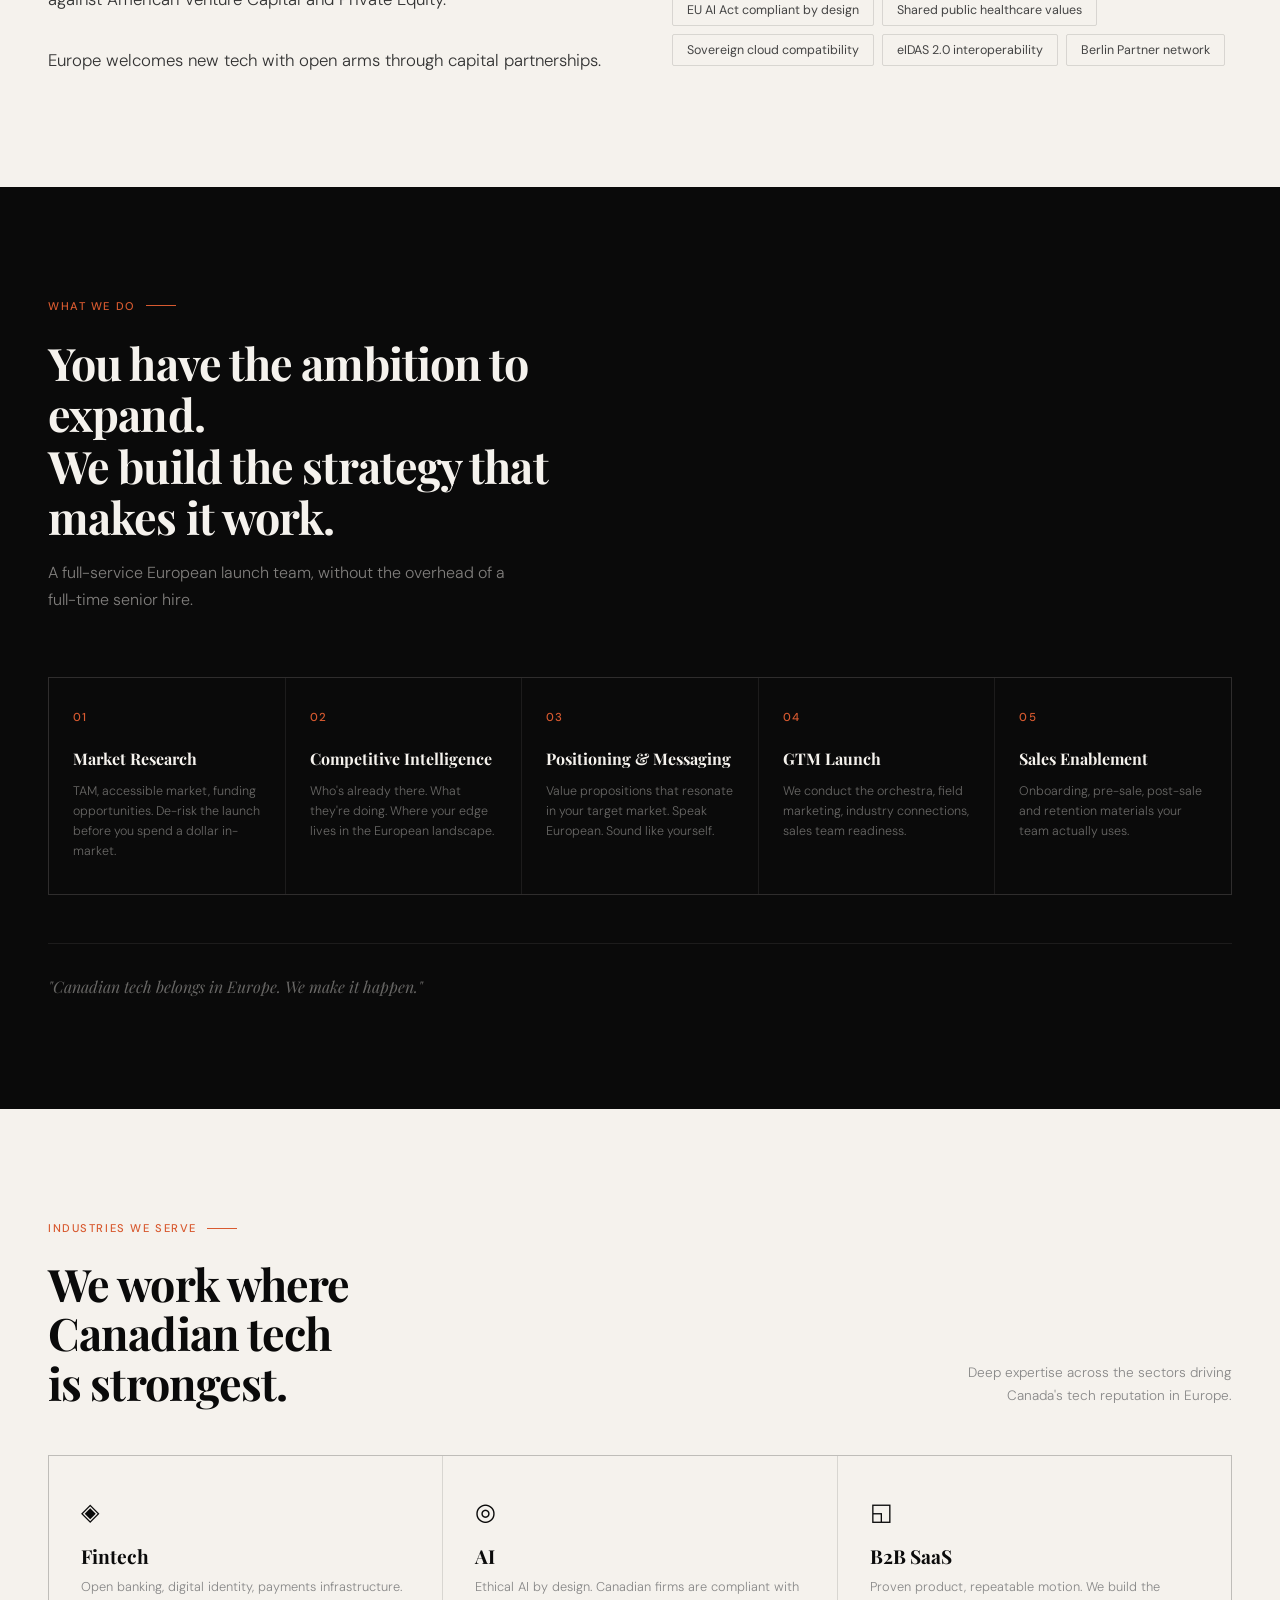
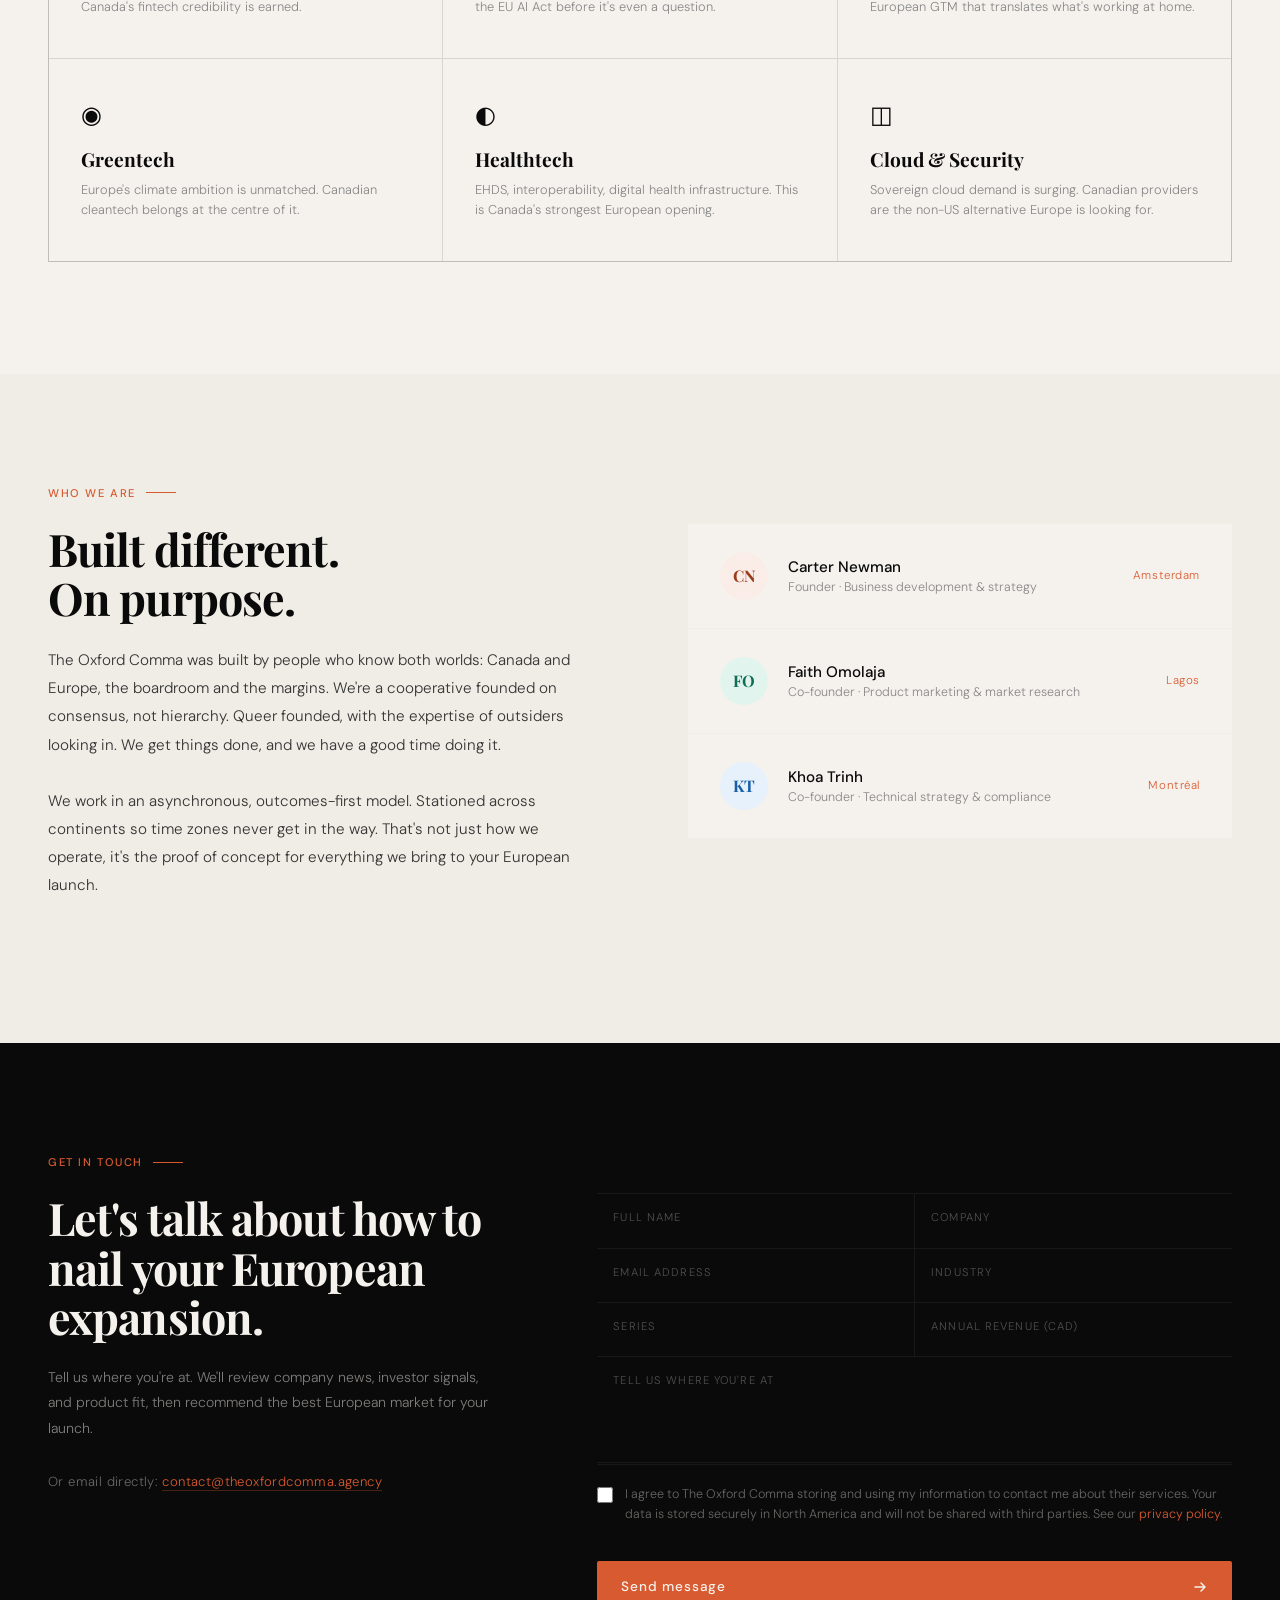
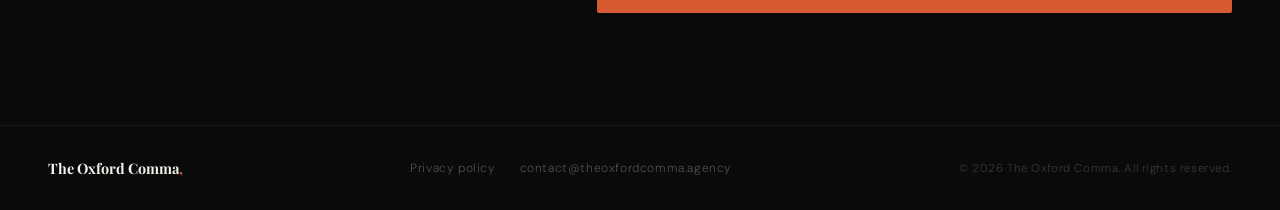
==== commit 126198b9: "GTM" ====
--- a/index.html
+++ b/index.html
@@ -1,6 +1,14 @@
 <!DOCTYPE html>
 <html lang="en">
 <head>
+  <!-- Google Tag Manager -->
+<script>(function(w,d,s,l,i){w[l]=w[l]||[];w[l].push({'gtm.start':
+new Date().getTime(),event:'gtm.js'});var f=d.getElementsByTagName(s)[0],
+j=d.createElement(s),dl=l!='dataLayer'?'&l='+l:'';j.async=true;j.src=
+'https://www.googletagmanager.com/gtm.js?id='+i+dl;f.parentNode.insertBefore(j,f);
+})(window,document,'script','dataLayer','GTM-T5JSSHBG');</script>
+<!-- End Google Tag Manager -->
+
 <meta charset="UTF-8">
 <meta name="viewport" content="width=device-width, initial-scale=1.0">
 <title>The Oxford Comma - Creative Product Marketing Agency</title>
@@ -12,6 +20,10 @@
 <script src="scripts/app.js" defer></script>
 </head>
 <body>
+<!-- Google Tag Manager (noscript) -->
+<noscript><iframe src="https://www.googletagmanager.com/ns.html?id=GTM-T5JSSHBG"
+height="0" width="0" style="display:none;visibility:hidden"></iframe></noscript>
+<!-- End Google Tag Manager (noscript) -->
 
 <div class="cursor" id="cursor"></div>
 
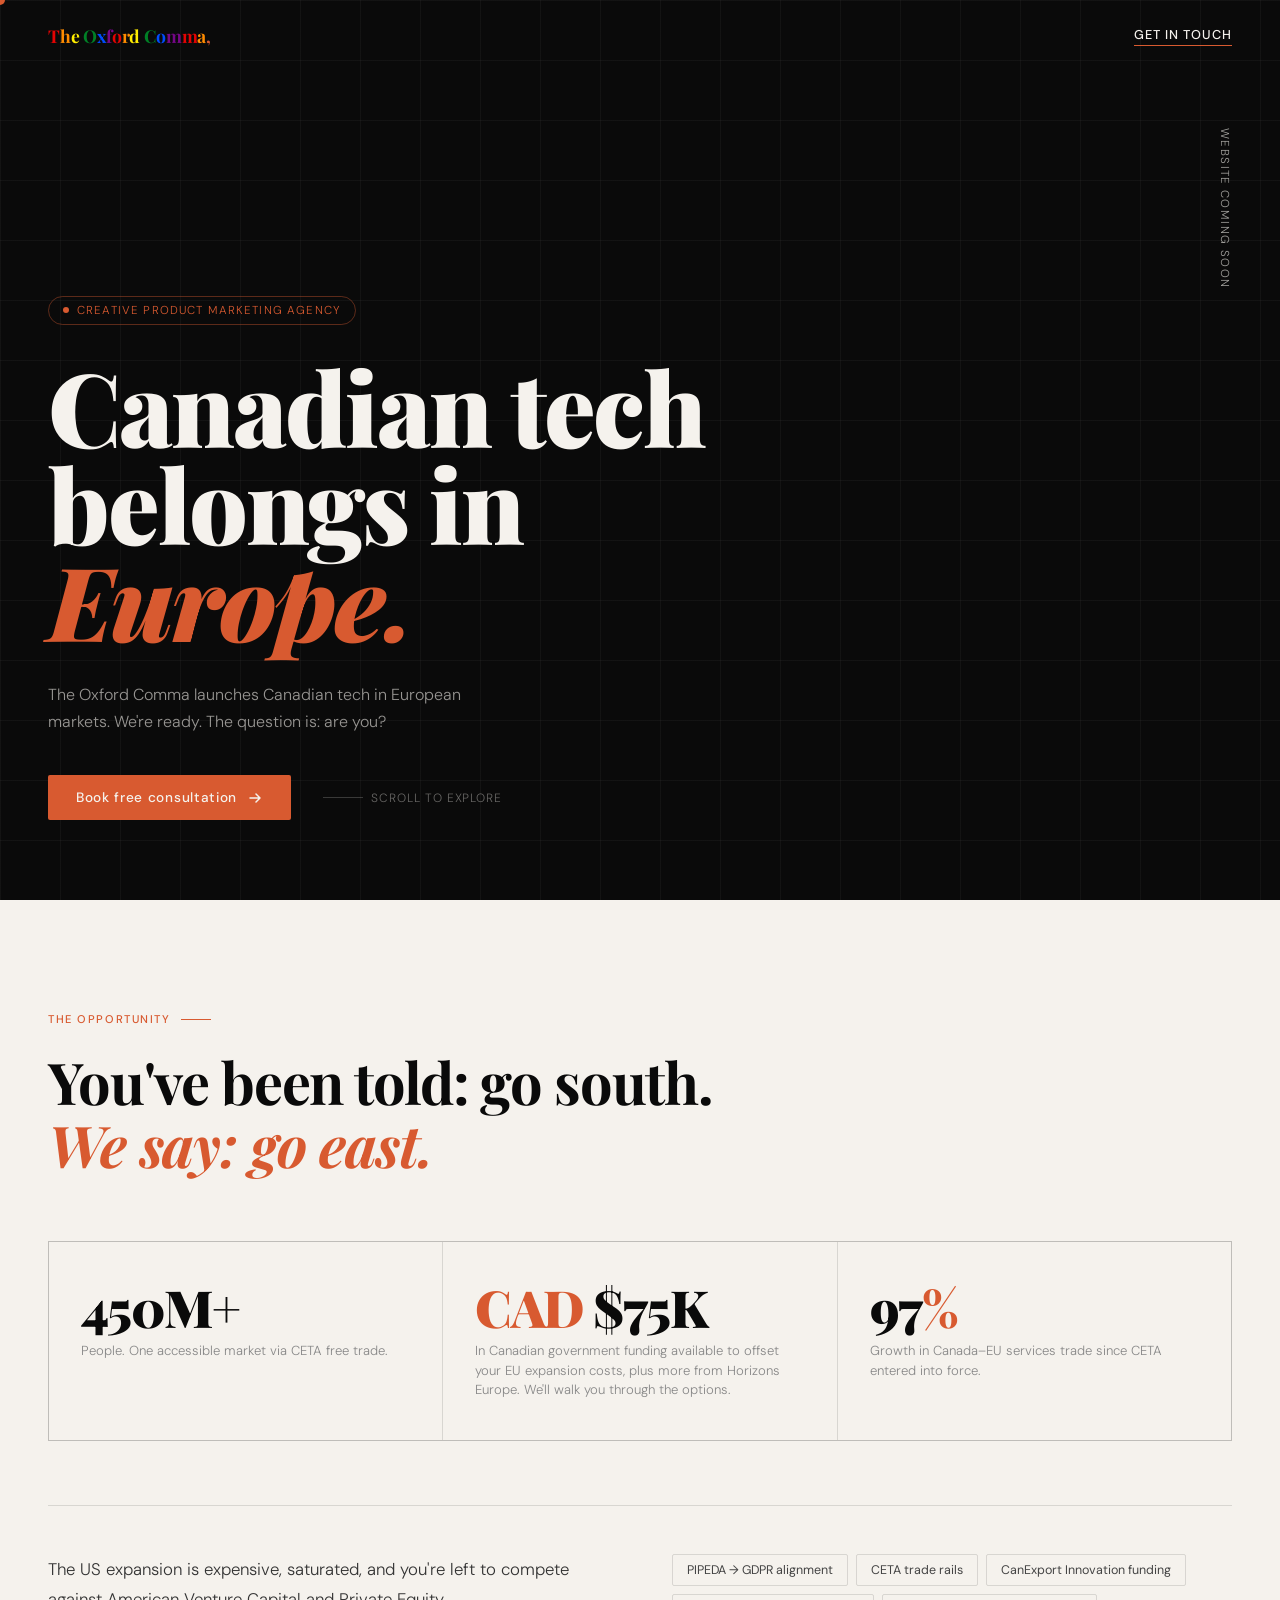
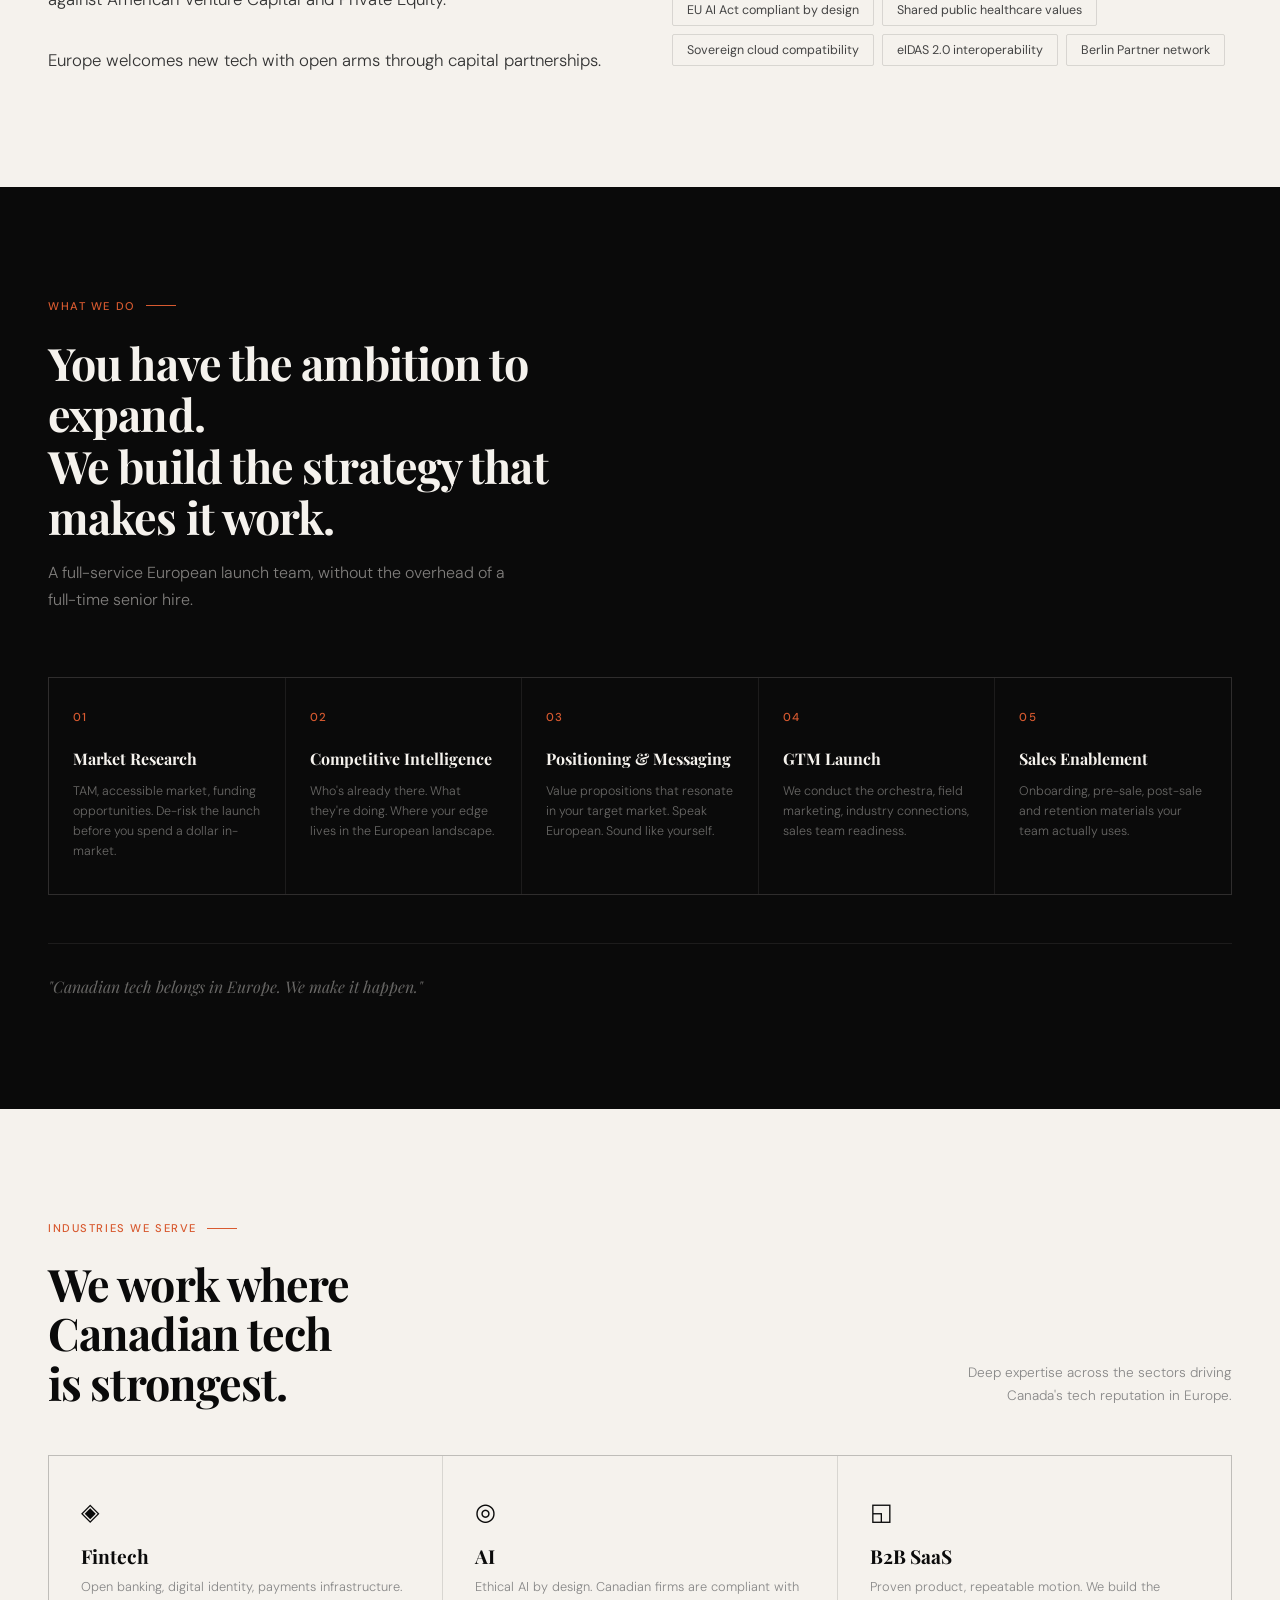
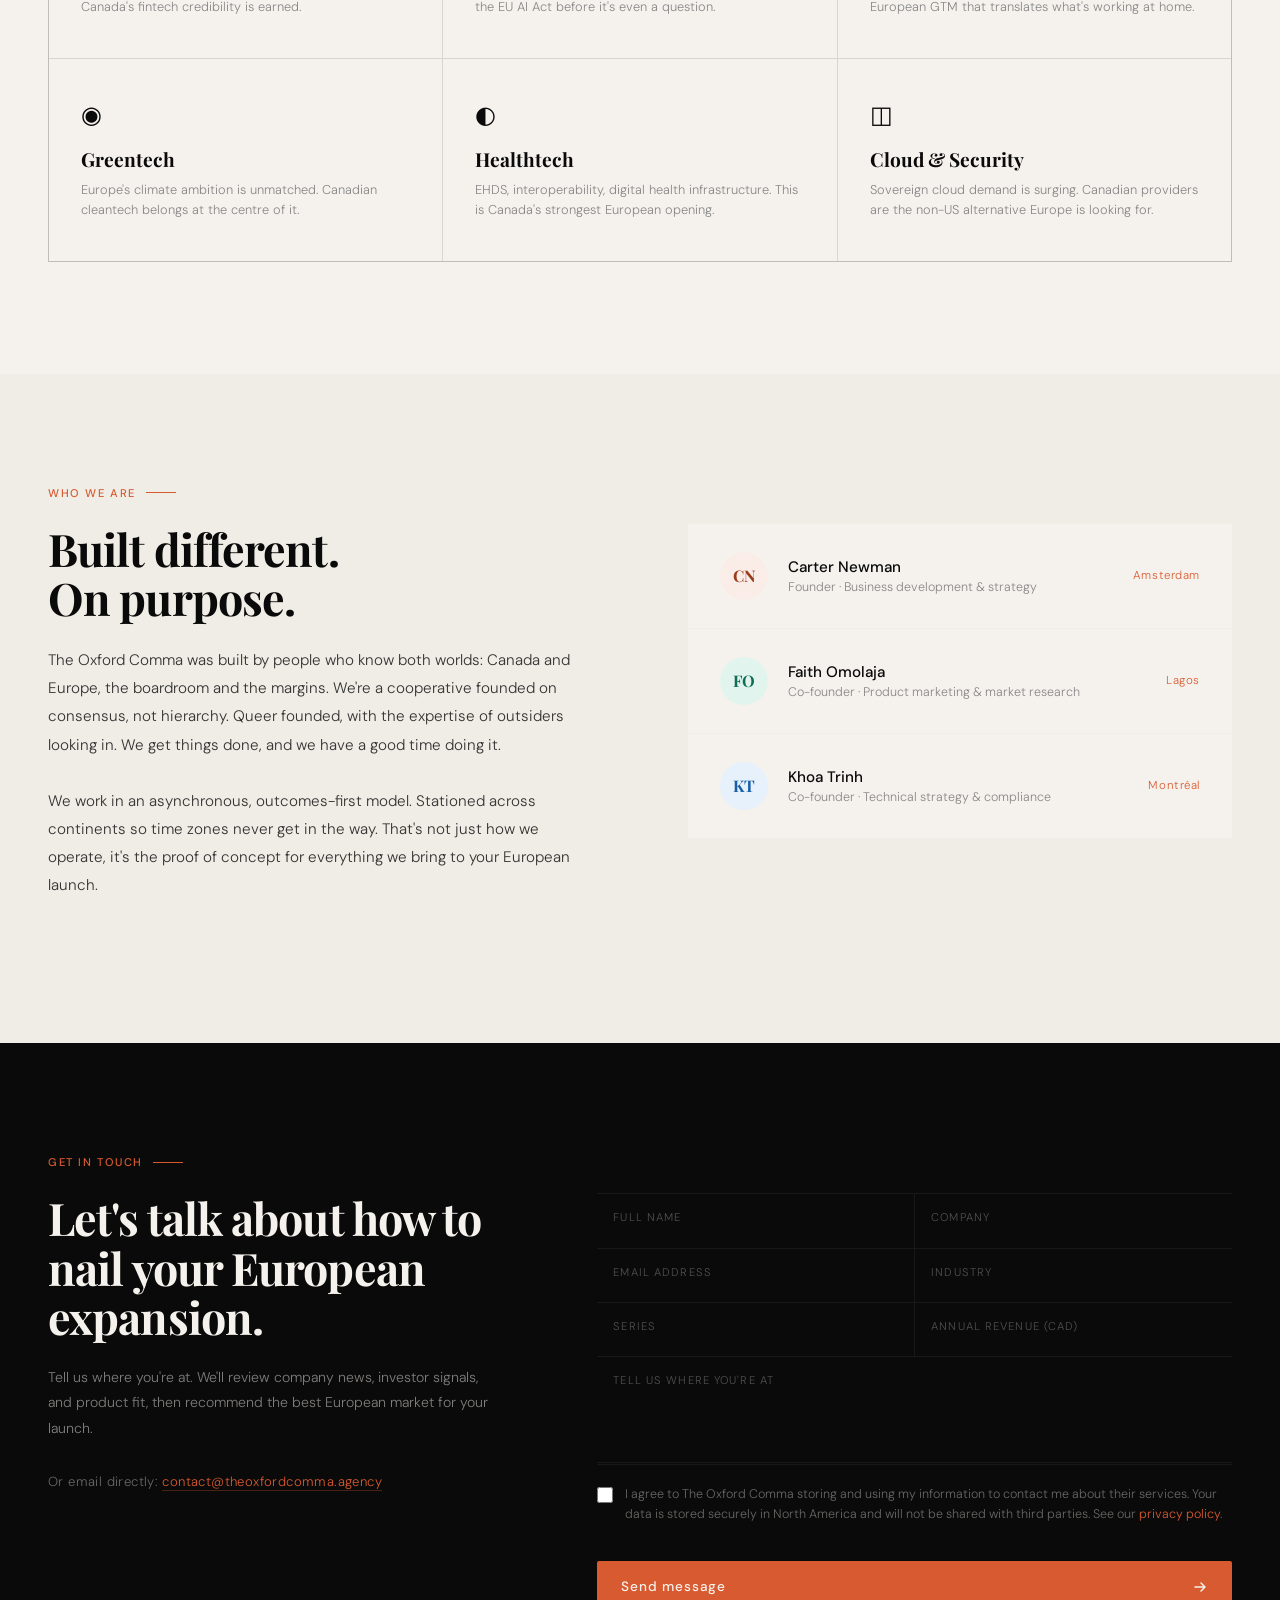
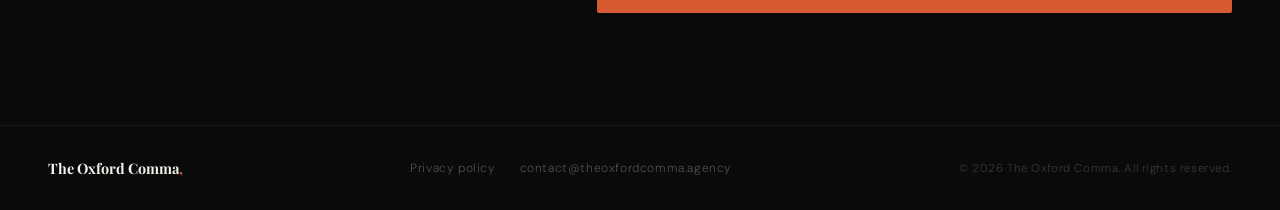
==== commit 33a8a14d: "added GA notice to Privacy Modal" ====
--- a/index.html
+++ b/index.html
@@ -354,7 +354,9 @@
     <h3>Your rights</h3>
     <p>You may request access to, correction of, or deletion of your data at any time by emailing <a href="mailto:contact@theoxfordcomma.agency">contact@theoxfordcomma.agency</a>. We will respond within 30 days.</p>
     <h3>Third parties</h3>
-    <p>We do not sell, share, or transfer your personal information to any third parties.</p>
+    <p>We do not sell or transfer your personal information to third parties for commercial purposes. With your consent, anonymized usage data is shared with Google Analytics for website analytics purposes. See <a href="https://policies.google.com/privacy" target="_blank">Google's privacy policy</a> for details on how Google processes this data.</p> 
+    <h3>Cookies and analytics</h3>
+    <p>With your consent, we use Google Analytics 4 to collect anonymous usage data including pages visited, session duration, and traffic sources. This data is processed by Google and may be stored on servers in the United States. You can withdraw or change your consent at any time using the cookie preferences panel on this site.</p>
     <h3>Contact</h3>
     <p>Questions about this policy? Reach us at <a href="mailto:contact@theoxfordcomma.agency">contact@theoxfordcomma.agency</a>.</p>
   </div>
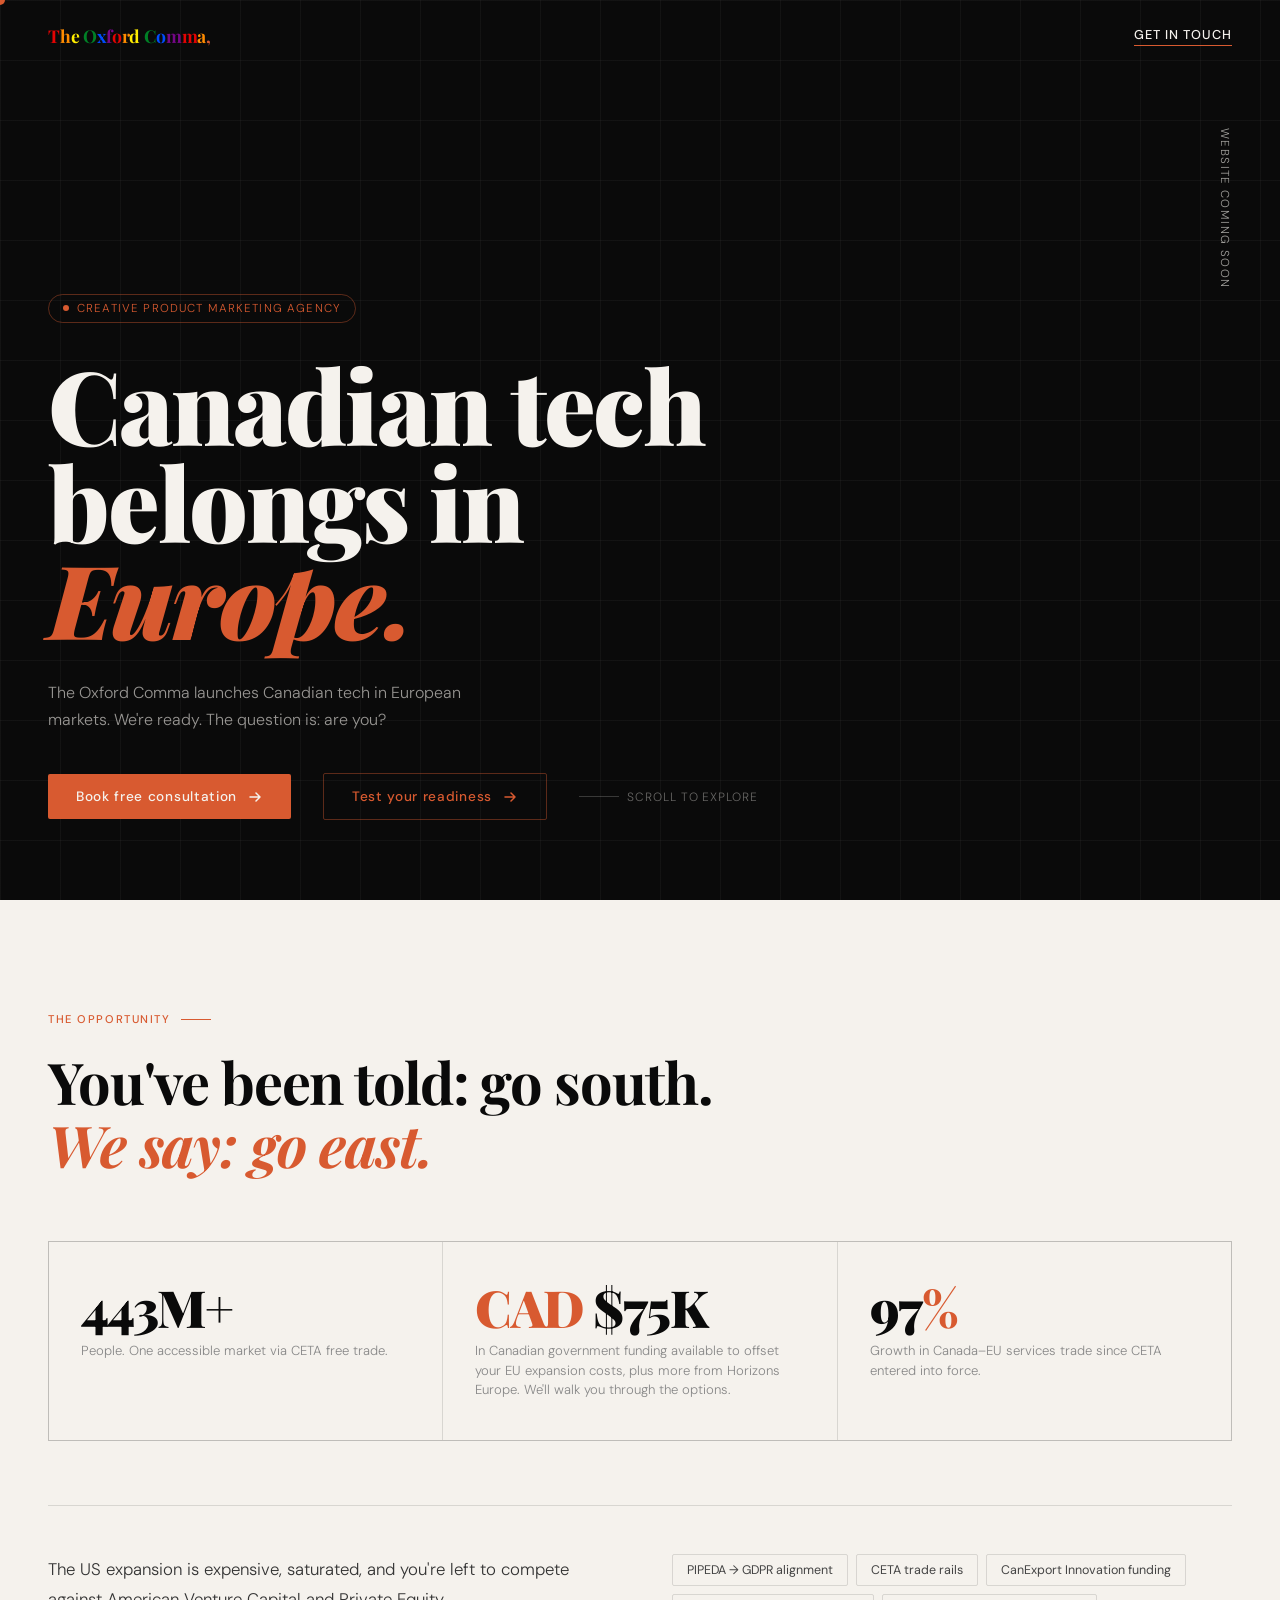
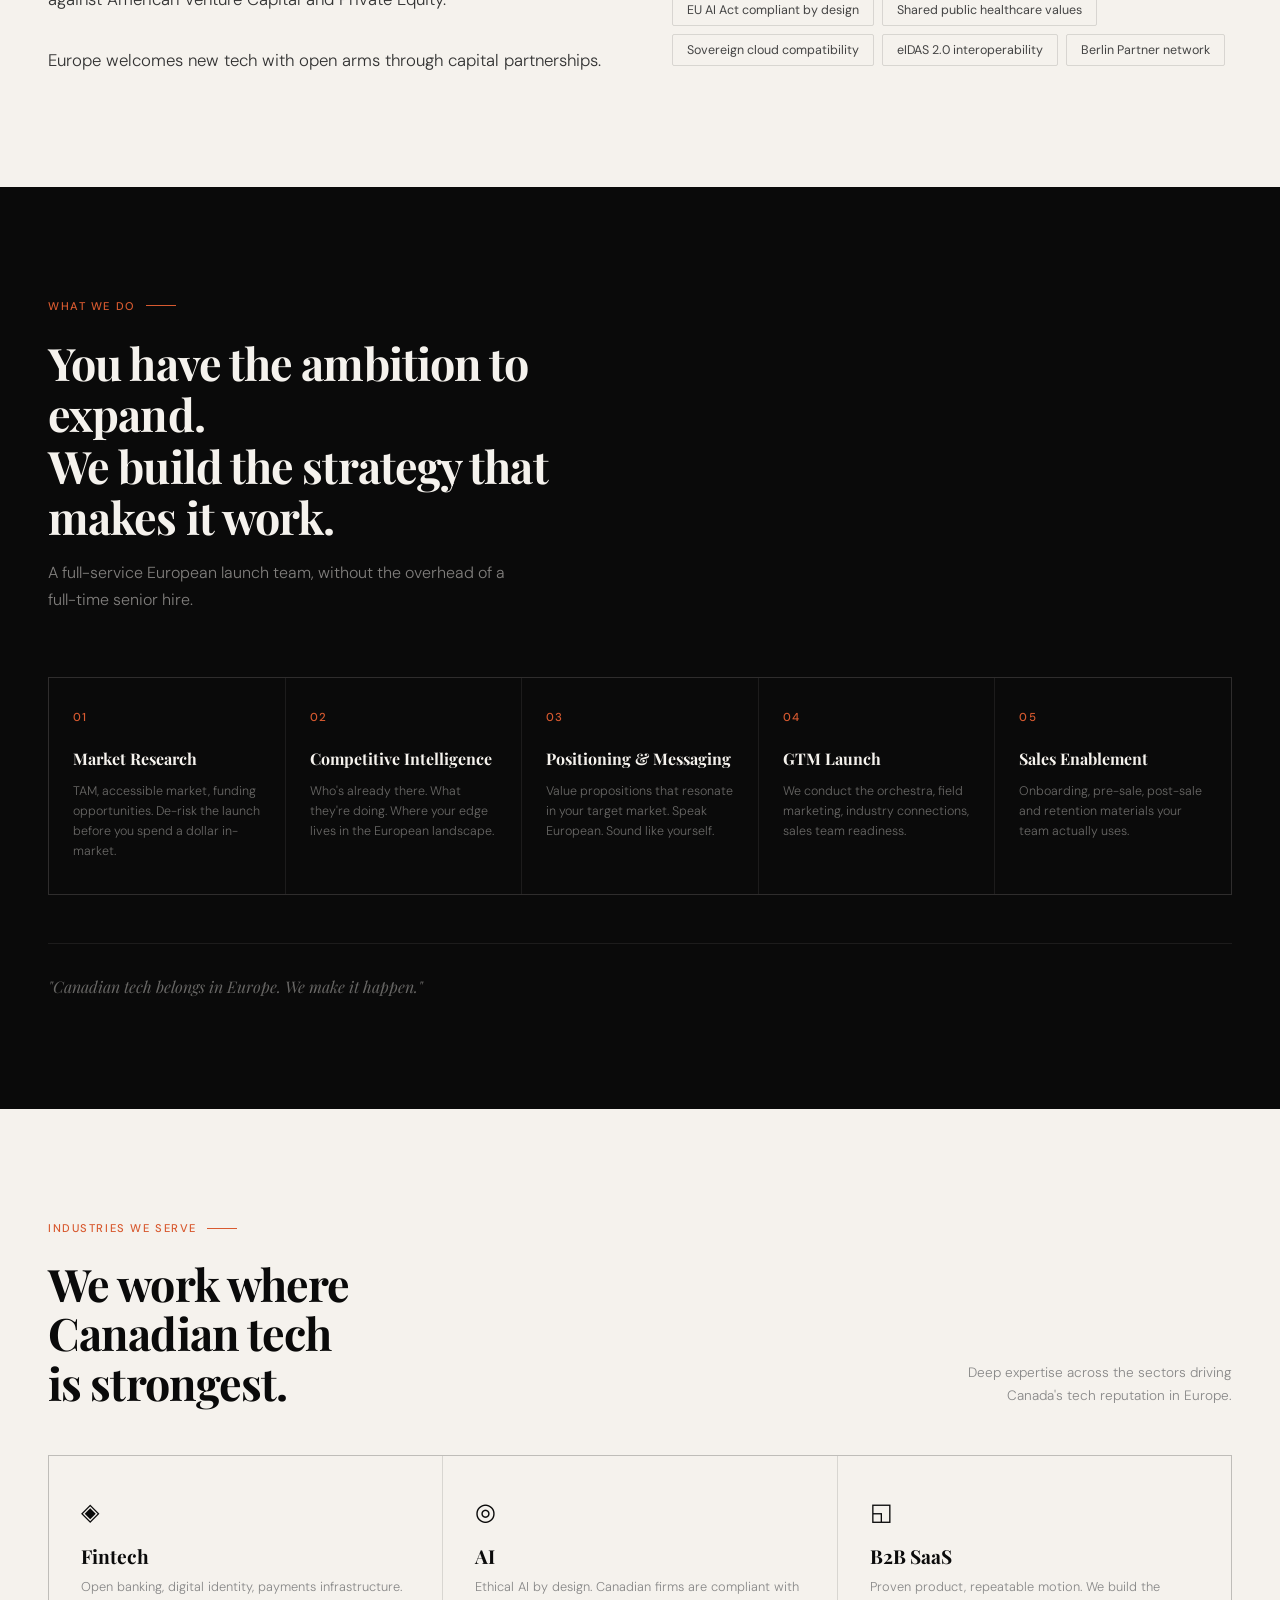
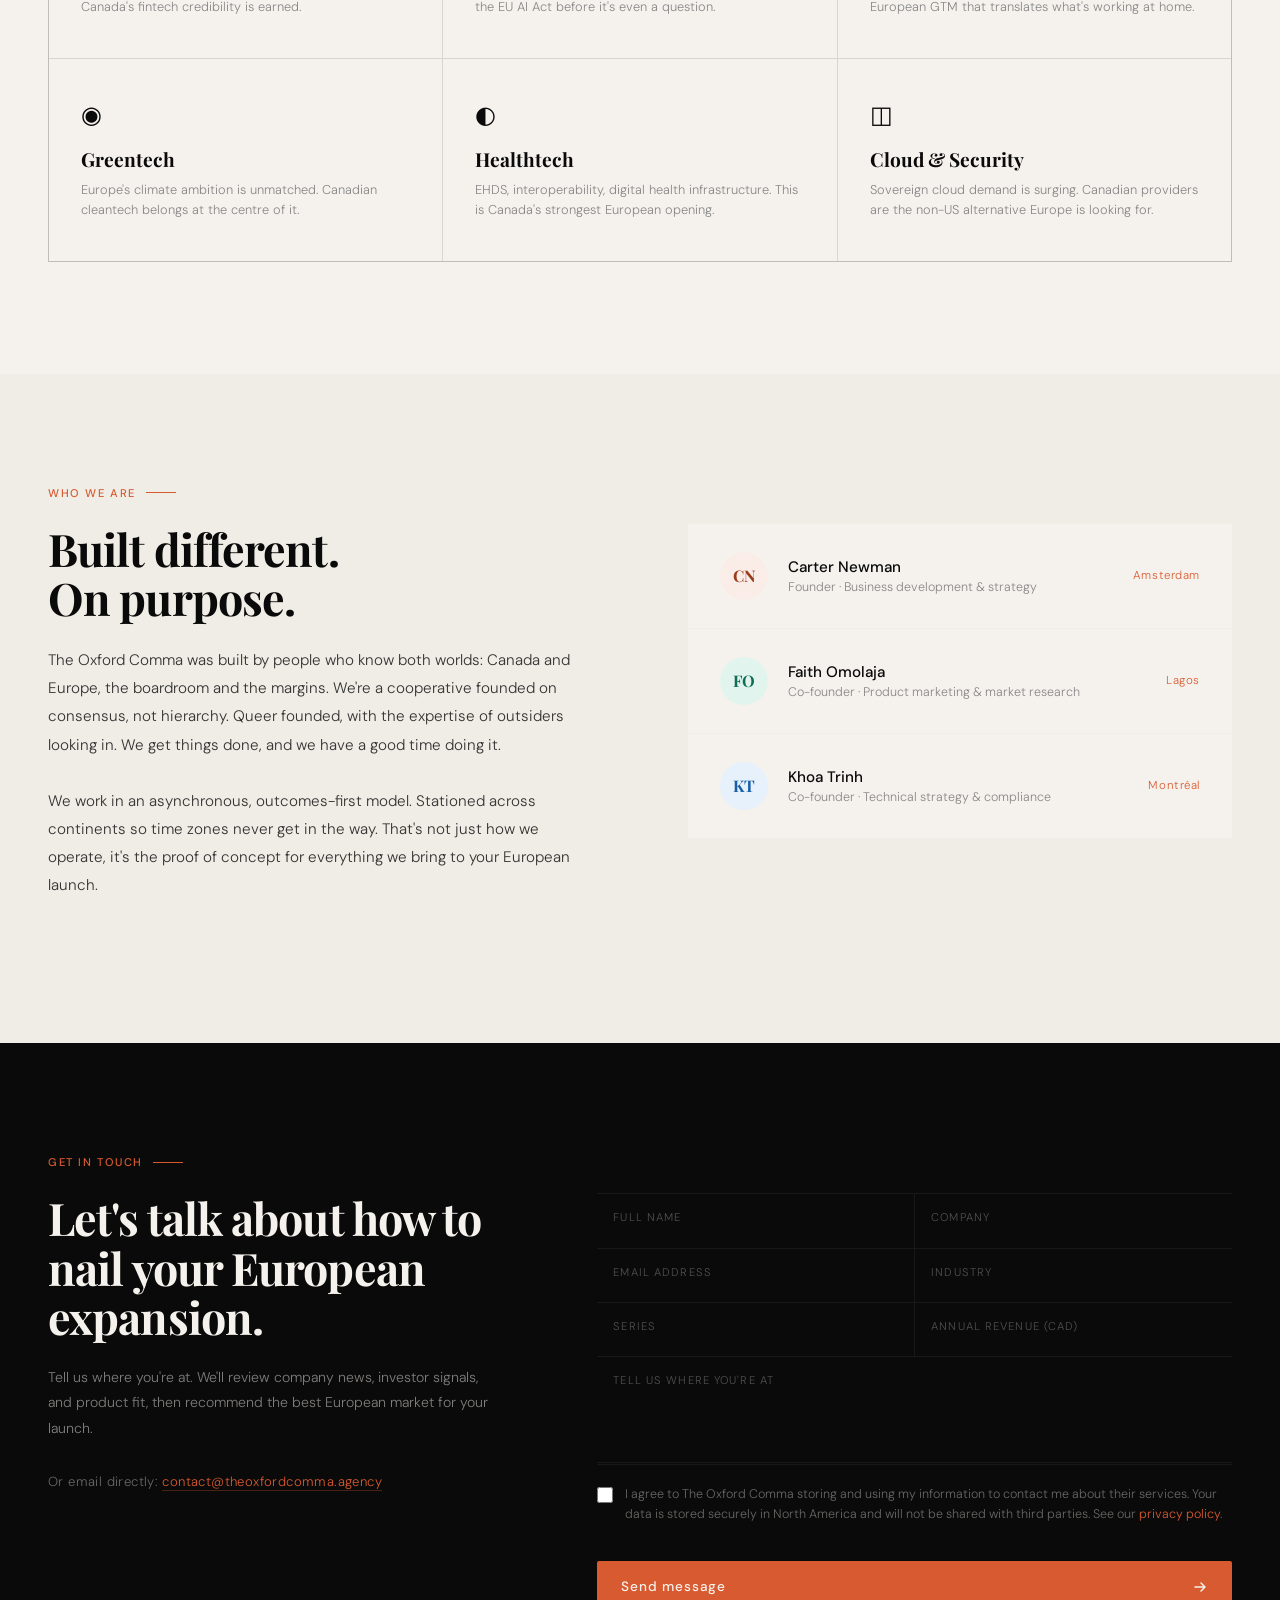
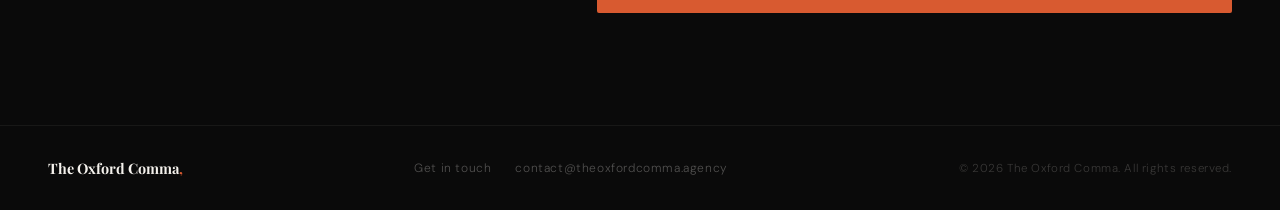
==== commit 48e71e90: "eu readiness quiz" ====
--- a/index.html
+++ b/index.html
@@ -17,6 +17,8 @@
 <link rel="preconnect" href="https://fonts.gstatic.com" crossorigin>
 <link href="https://fonts.googleapis.com/css2?family=Playfair+Display:ital,wght@0,700;0,900;1,700&family=DM+Sans:wght@300;400;500&display=swap" rel="stylesheet">
 <link rel="stylesheet" href="styles.css">
+<script src="scripts/config.js"></script>
+<script src="scripts/components.js" defer></script>
 <script src="scripts/app.js" defer></script>
 </head>
 <body>
@@ -25,13 +27,7 @@
 height="0" width="0" style="display:none;visibility:hidden"></iframe></noscript>
 <!-- End Google Tag Manager (noscript) -->
 
-<div class="cursor" id="cursor"></div>
-
-<!-- Nav -->
-<nav id="navbar">
-  <a href="#hero" class="nav-logo"><span class="p1">T</span><span class="p2">h</span><span class="p3">e</span> <span class="p4">O</span><span class="p5">x</span><span class="p6">f</span><span class="p1">o</span><span class="p2">r</span><span class="p3">d</span> <span class="p4">C</span><span class="p5">o</span><span class="p6">m</span><span class="p1">m</span><span class="p2">a</span><span class="pride-comma">,</span></a>
-  <a href="#contact" class="nav-cta">Get in touch</a>
-</nav>
+<div id="nav-placeholder"></div>
 
 <!-- Hero -->
 <section id="hero">
@@ -54,6 +50,10 @@
         Book free consultation
         <svg width="16" height="16" viewBox="0 0 16 16" fill="none"><path d="M3 8h10M9 4l4 4-4 4" stroke="currentColor" stroke-width="1.5" stroke-linecap="round" stroke-linejoin="round"/></svg>
       </a>
+      <a href="eu-readiness.html" class="btn-primary" style="background: transparent; border: 1px solid rgba(216,90,48,0.4); color: var(--accent);">
+    Test your readiness
+    <svg width="16" height="16" viewBox="0 0 16 16" fill="none"><path d="M3 8h10M9 4l4 4-4 4" stroke="currentColor" stroke-width="1.5" stroke-linecap="round" stroke-linejoin="round"/></svg>
+  </a>
       <span class="hero-scroll">
         <span class="hero-scroll-line"></span>
         Scroll to explore
@@ -327,14 +327,7 @@
 </section>
 
 <!-- Footer -->
-<footer>
-  <span class="footer-logo">The Oxford Comma<span>,</span></span>
-  <div class="footer-links">
-    <a href="#" class="footer-link" data-action="open-privacy">Privacy policy</a>
-    <a href="mailto:contact@theoxfordcomma.agency" class="footer-link">contact@theoxfordcomma.agency</a>
-  </div>
-  <span class="footer-copy">© 2026 The Oxford Comma. All rights reserved.</span>
-</footer>
+<div id="footer-placeholder"></div>
 
 <!-- Privacy modal -->
 <div class="modal-overlay" id="privacyModal" onclick="closePrivacyOutside(event)">
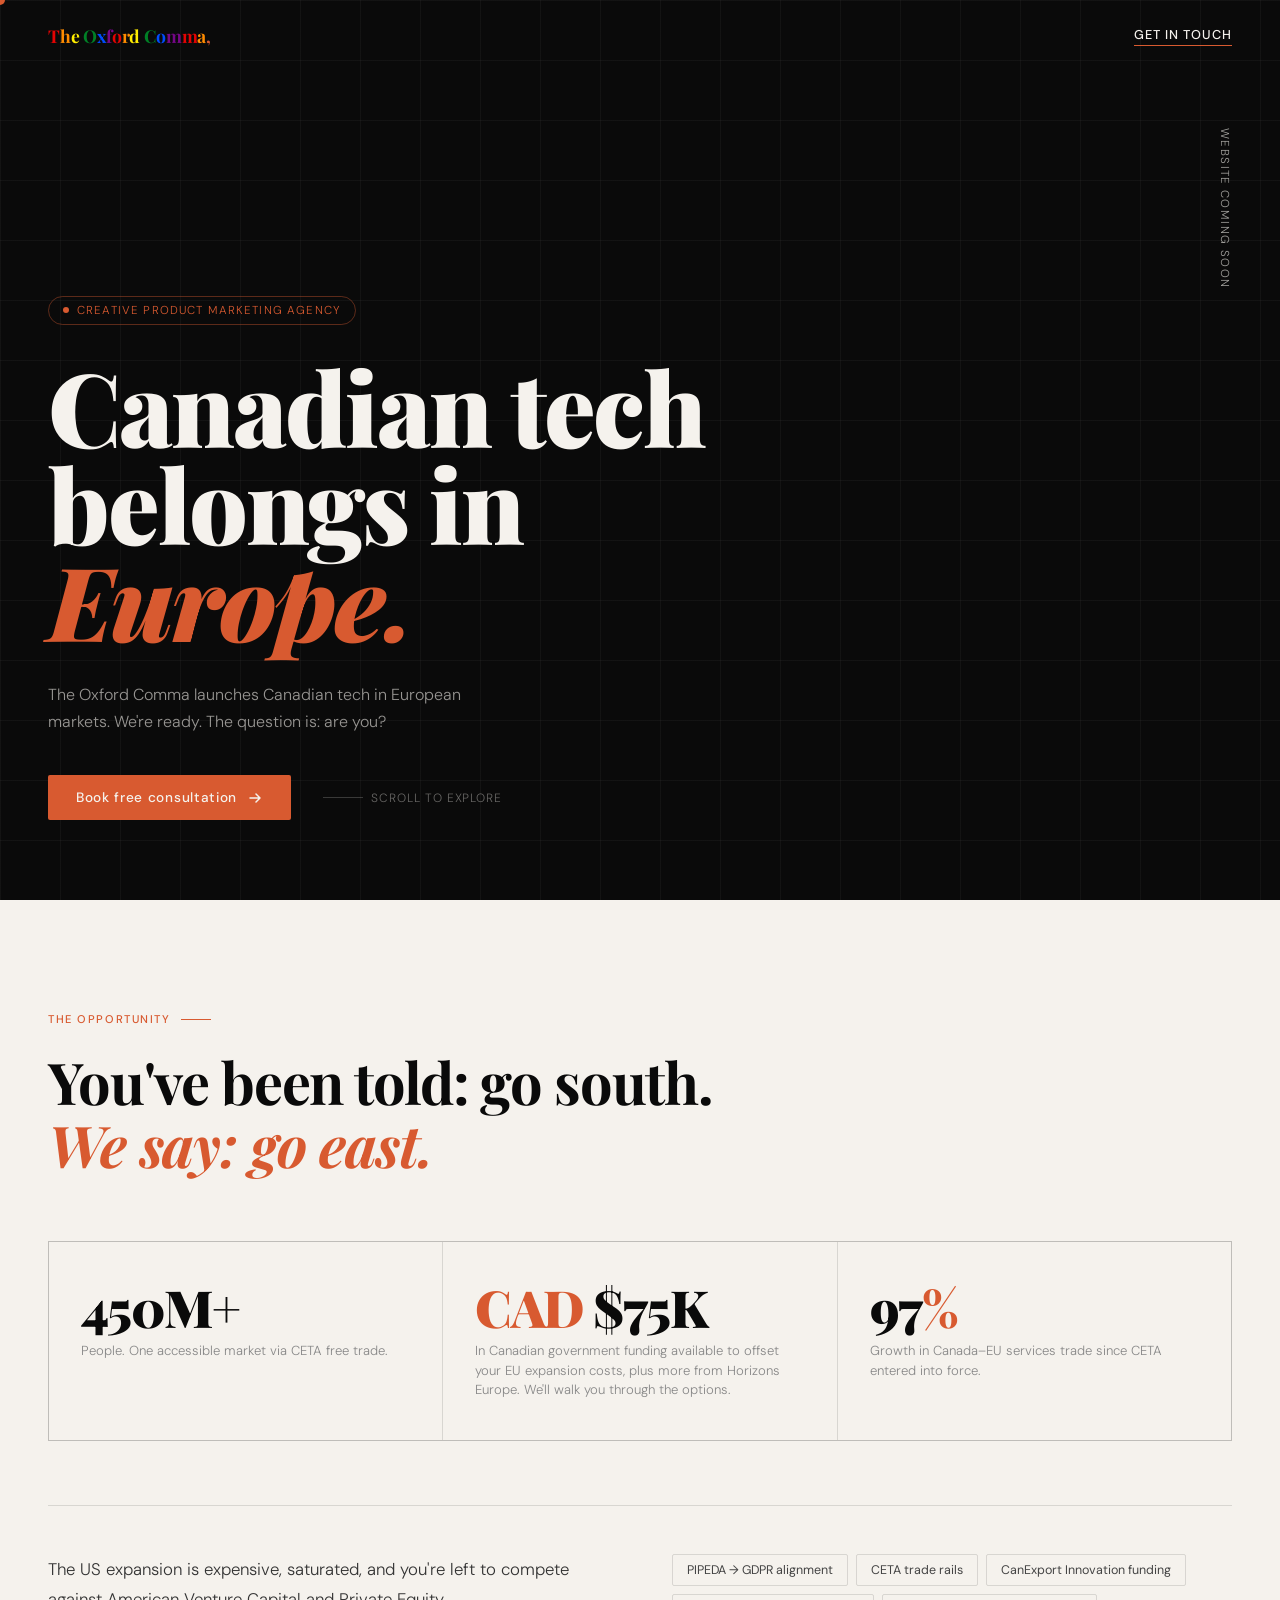
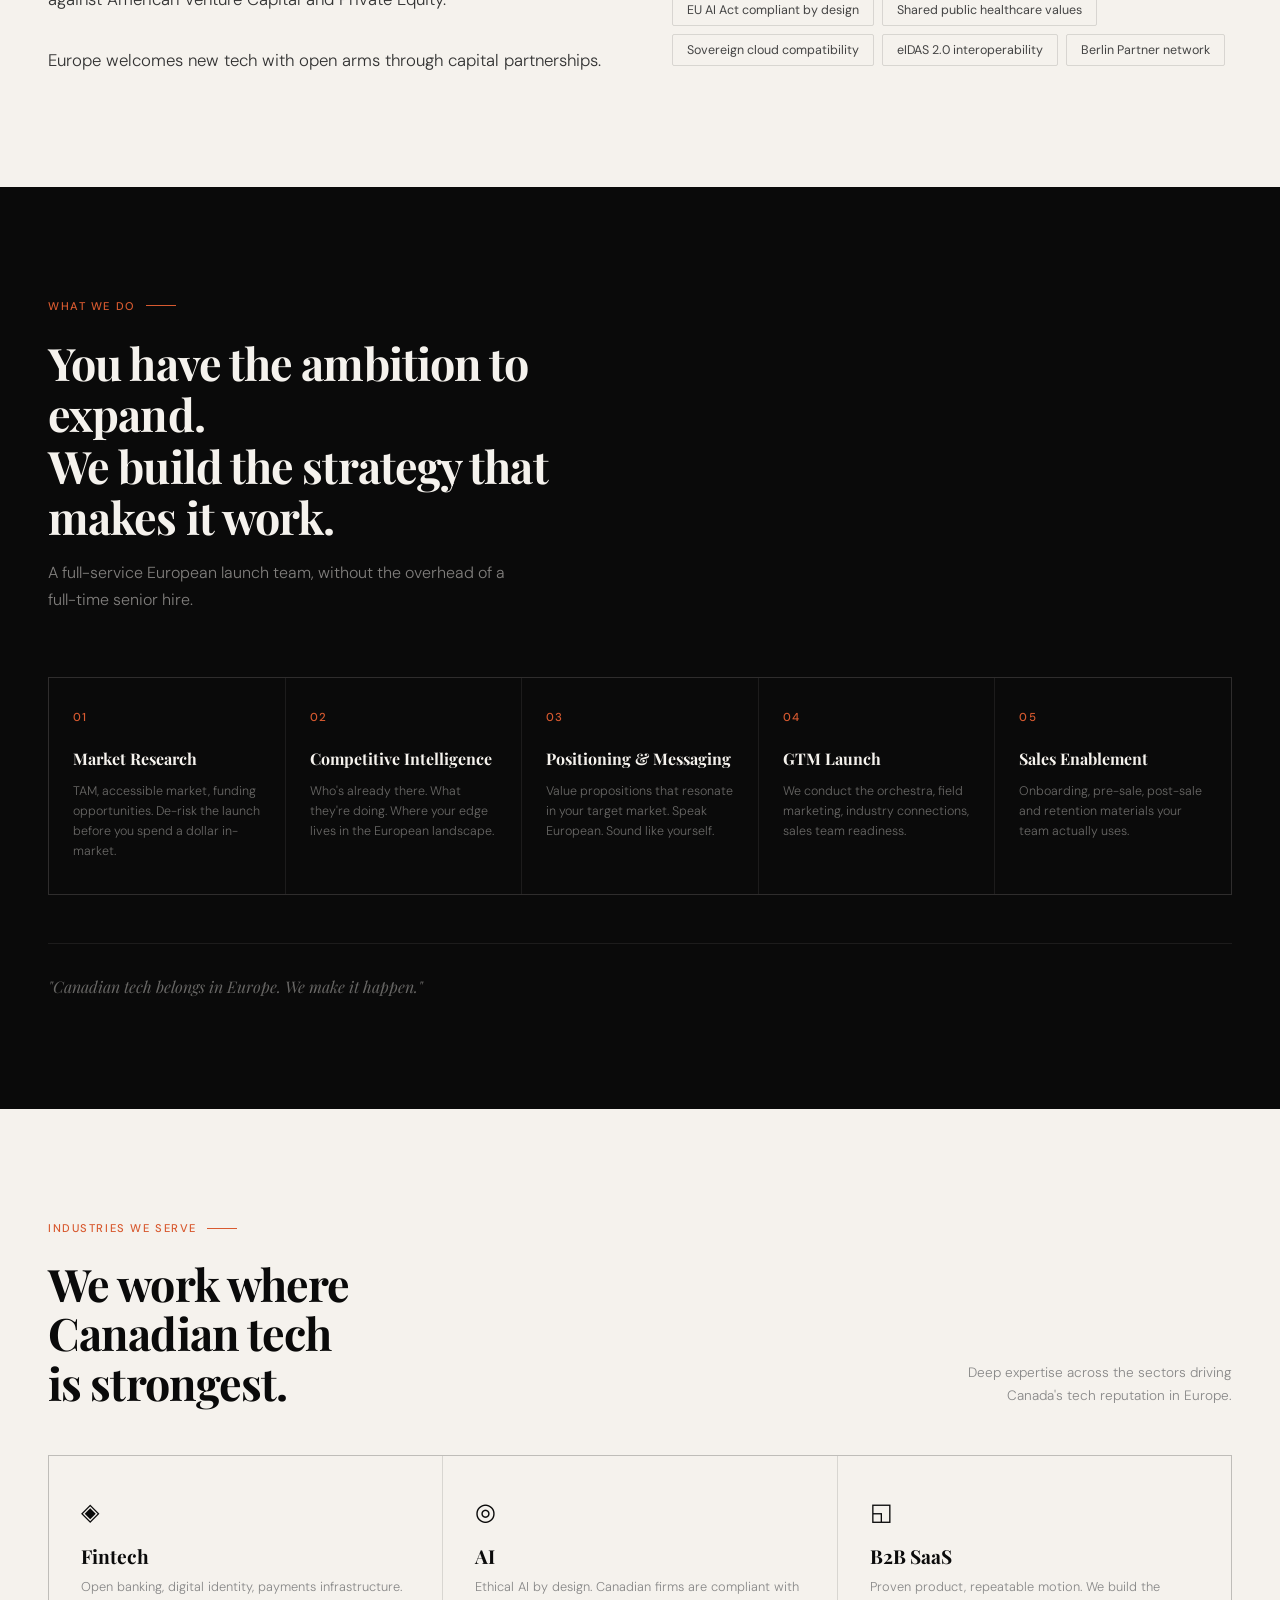
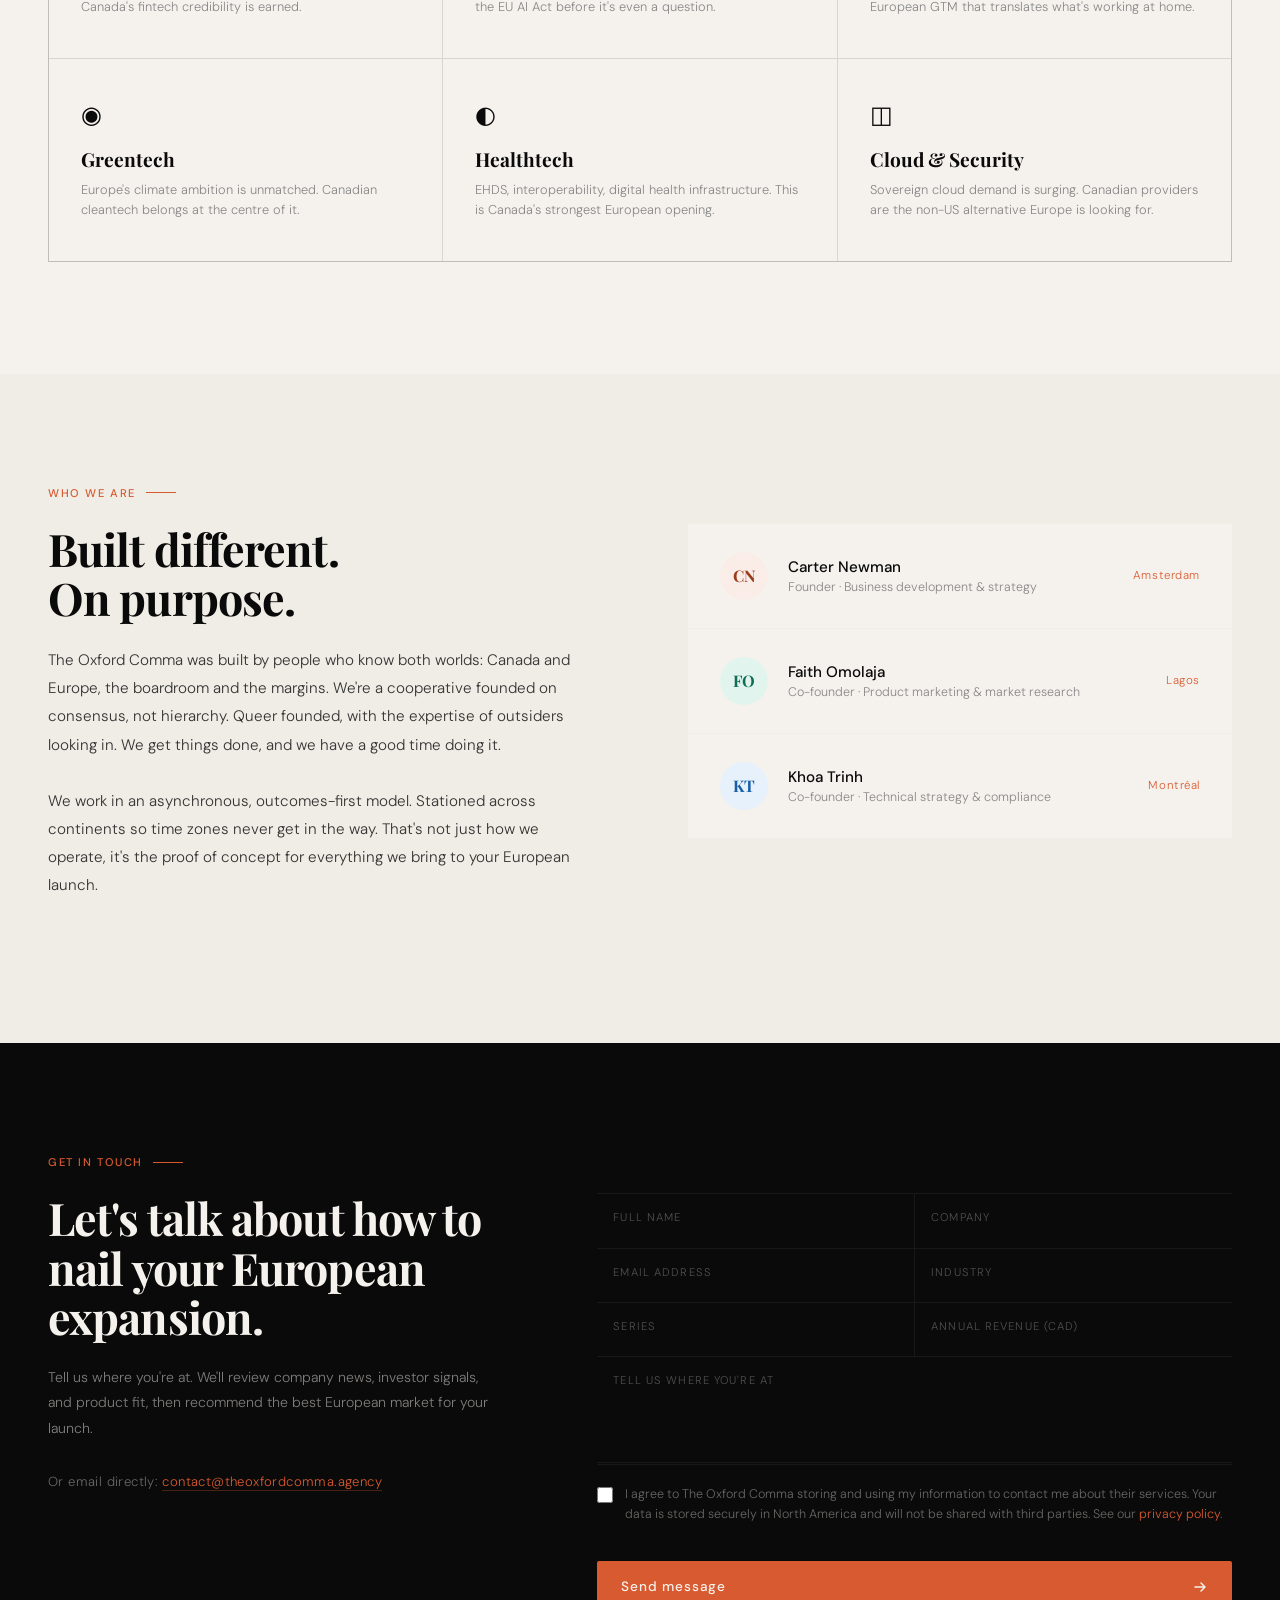
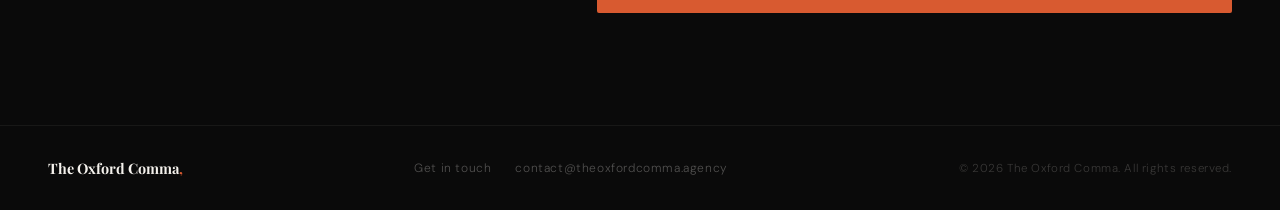
==== commit a86fa1b0: "hide readiness tool" ====
--- a/index.html
+++ b/index.html
@@ -50,10 +50,10 @@
         Book free consultation
         <svg width="16" height="16" viewBox="0 0 16 16" fill="none"><path d="M3 8h10M9 4l4 4-4 4" stroke="currentColor" stroke-width="1.5" stroke-linecap="round" stroke-linejoin="round"/></svg>
       </a>
-      <a href="eu-readiness.html" class="btn-primary" style="background: transparent; border: 1px solid rgba(216,90,48,0.4); color: var(--accent);">
+      <!-- <a href="eu-readiness.html" class="btn-primary" style="background: transparent; border: 1px solid rgba(216,90,48,0.4); color: var(--accent);">
     Test your readiness
     <svg width="16" height="16" viewBox="0 0 16 16" fill="none"><path d="M3 8h10M9 4l4 4-4 4" stroke="currentColor" stroke-width="1.5" stroke-linecap="round" stroke-linejoin="round"/></svg>
-  </a>
+  </a> -->
       <span class="hero-scroll">
         <span class="hero-scroll-line"></span>
         Scroll to explore
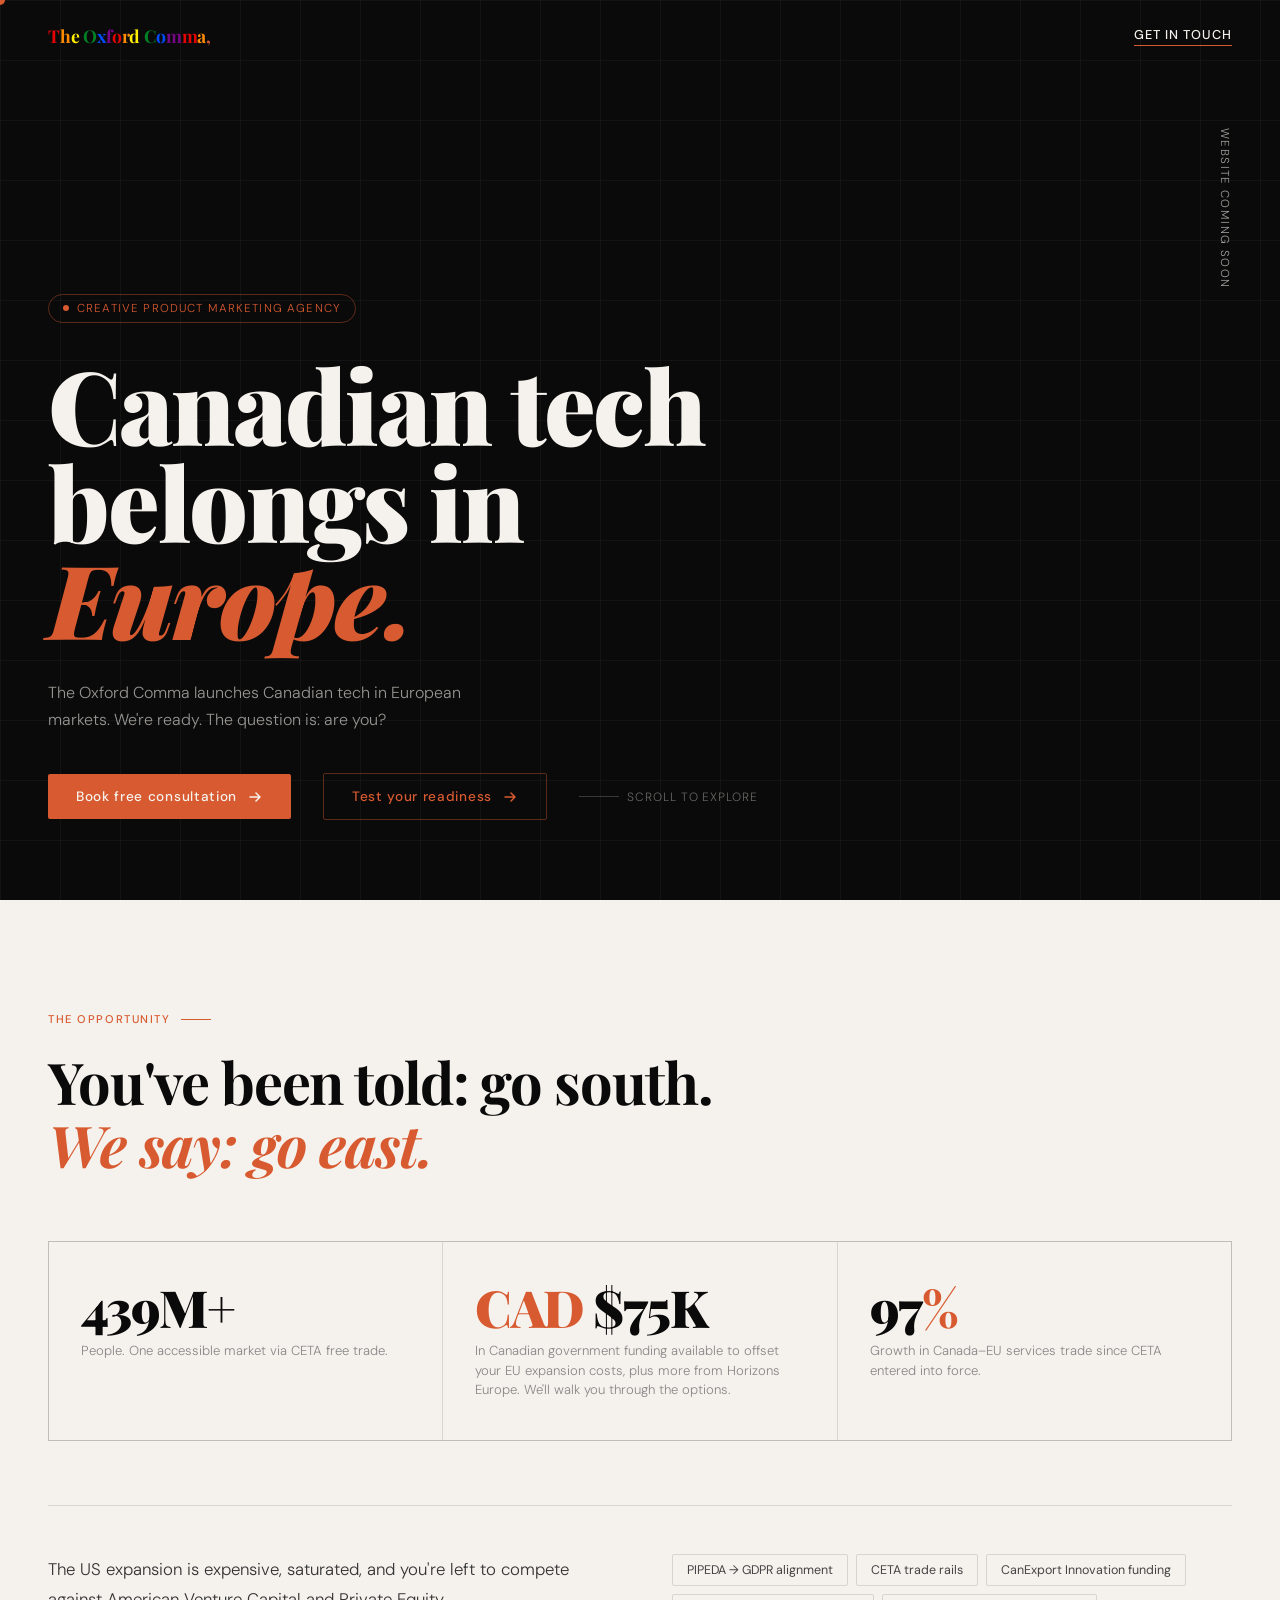
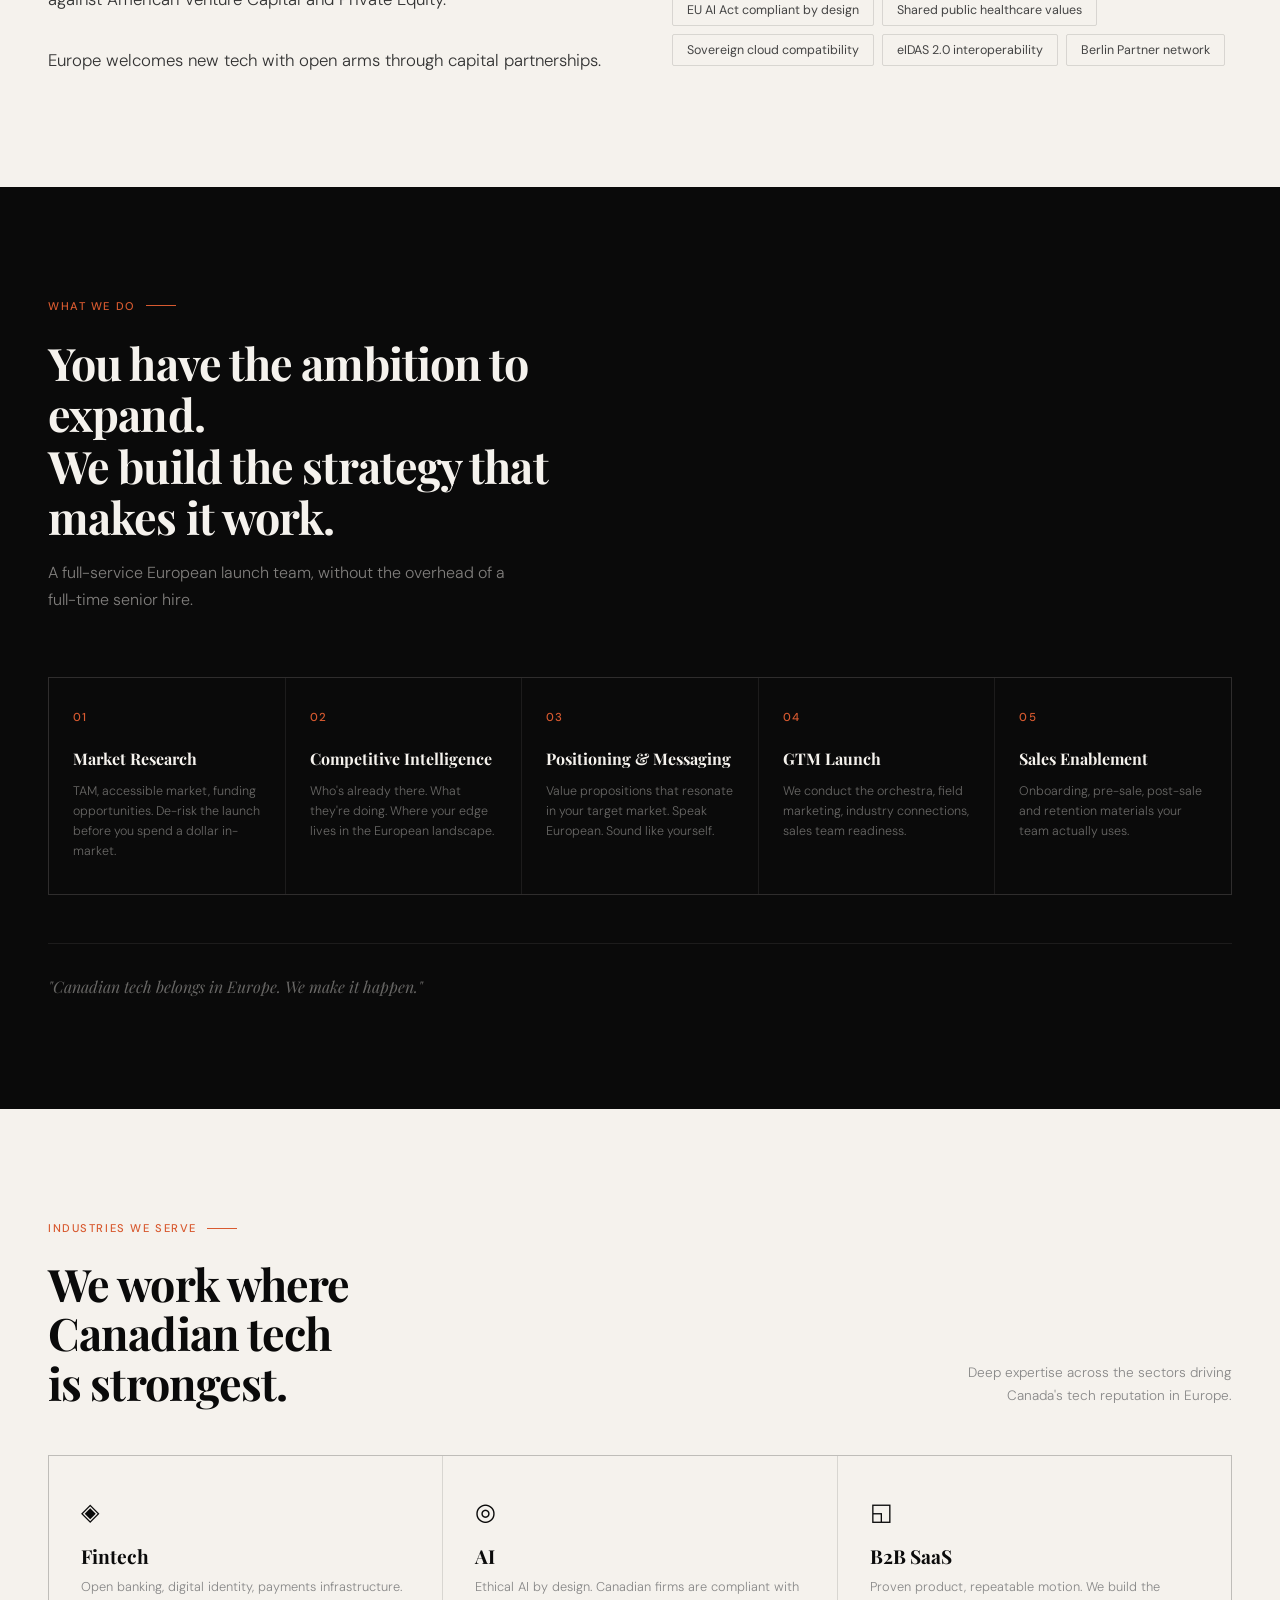
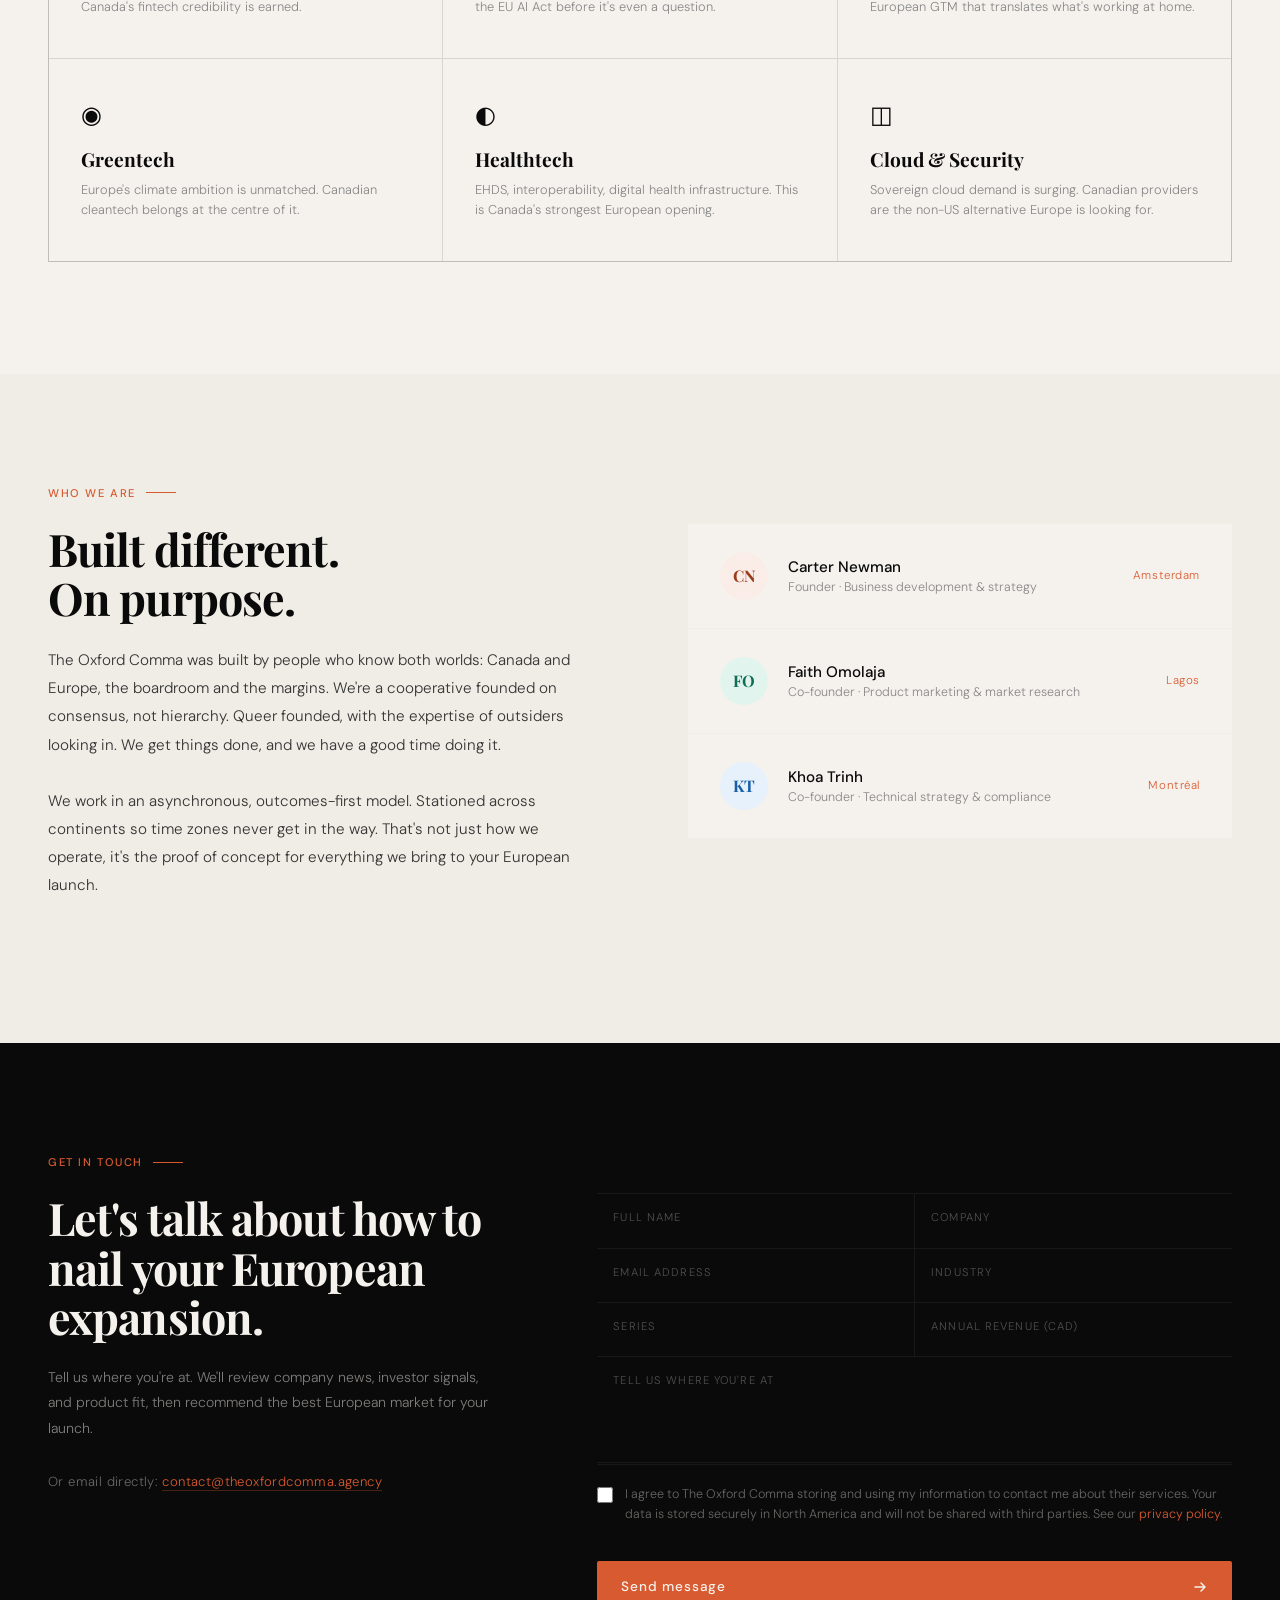
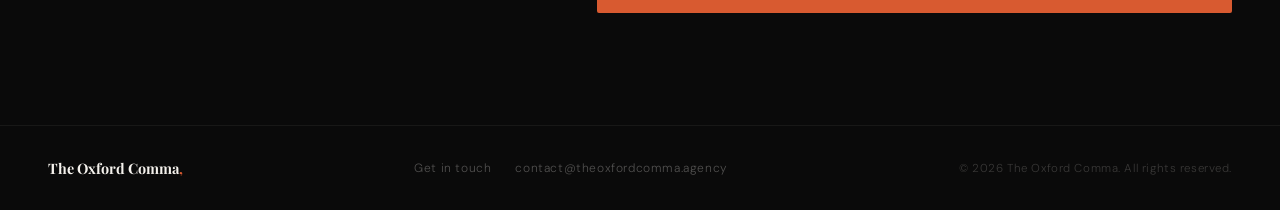
==== commit 1c238e5f: "show eu tool button + hide download" ====
--- a/index.html
+++ b/index.html
@@ -50,10 +50,10 @@
         Book free consultation
         <svg width="16" height="16" viewBox="0 0 16 16" fill="none"><path d="M3 8h10M9 4l4 4-4 4" stroke="currentColor" stroke-width="1.5" stroke-linecap="round" stroke-linejoin="round"/></svg>
       </a>
-      <!-- <a href="eu-readiness.html" class="btn-primary" style="background: transparent; border: 1px solid rgba(216,90,48,0.4); color: var(--accent);">
+      <a href="eu-readiness.html" class="btn-primary" style="background: transparent; border: 1px solid rgba(216,90,48,0.4); color: var(--accent);">
     Test your readiness
     <svg width="16" height="16" viewBox="0 0 16 16" fill="none"><path d="M3 8h10M9 4l4 4-4 4" stroke="currentColor" stroke-width="1.5" stroke-linecap="round" stroke-linejoin="round"/></svg>
-  </a> -->
+  </a>
       <span class="hero-scroll">
         <span class="hero-scroll-line"></span>
         Scroll to explore
